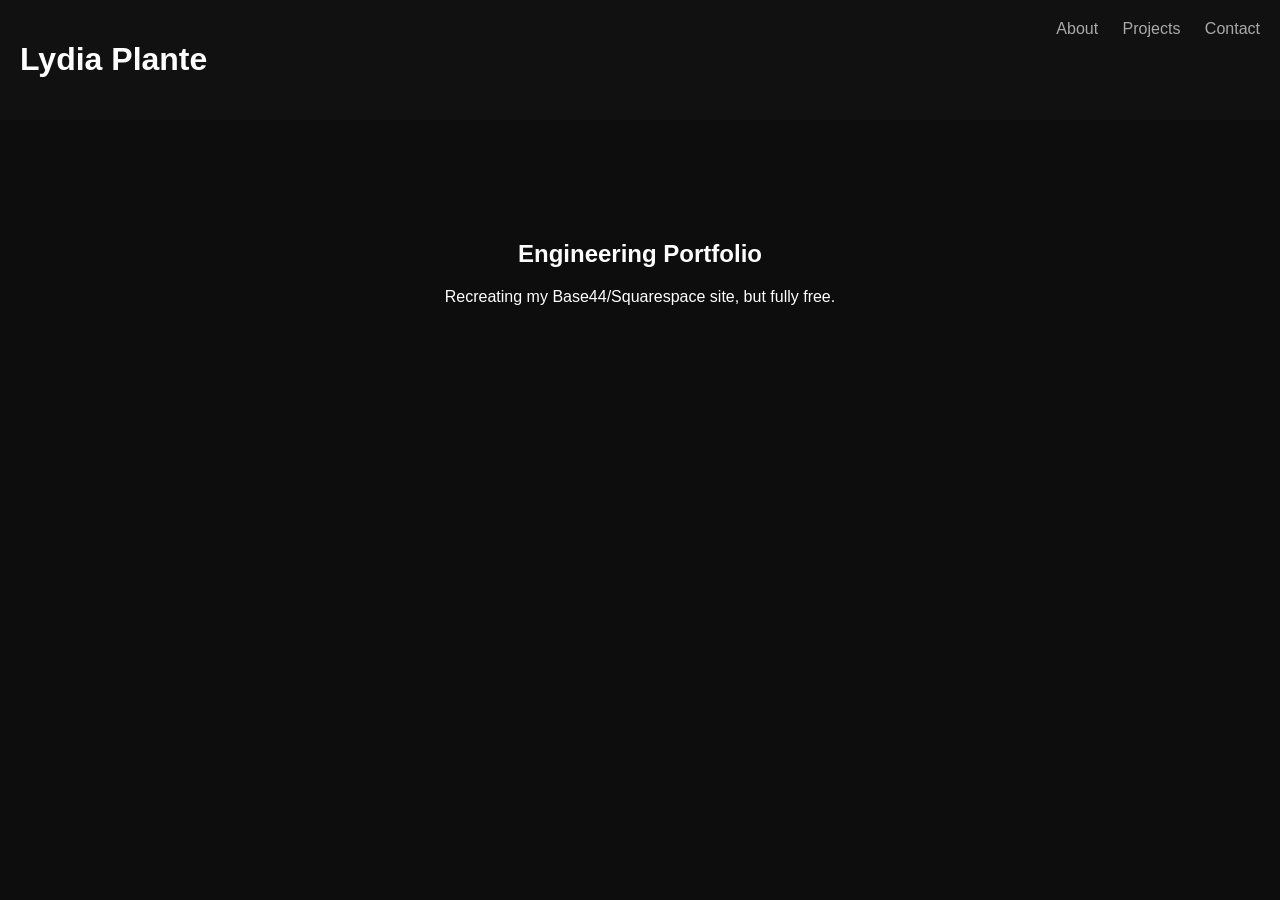
==== index.html @ 3ff60aac "Test 1 Basic layouts produced by copilot of html, css, and js" ====
<!DOCTYPE html>
<html lang="en">
<head>
  <meta charset="UTF-8">
  <title>Lydia Plante – Portfolio</title>
  <link rel="stylesheet" href="style.css">
</head>
<body>

  <header>
    <h1>Lydia Plante</h1>
    <nav>
      <a href="#about">About</a>
      <a href="#projects">Projects</a>
      <a href="#contact">Contact</a>
    </nav>
  </header>

  <section id="hero">
    <h2>Engineering Portfolio</h2>
    <p>Recreating my Base44/Squarespace site, but fully free.</p>
  </section>

  <script src="script.js"></script>
</body>
</html>
---- style.css ----
body {
  margin: 0;
  font-family: sans-serif;
  background: #0d0d0d;
  color: white;
}

header {
  display: flex;
  justify-content: space-between;
  padding: 20px;
  background: #111;
}

nav a {
  margin-left: 20px;
  color: #aaa;
  text-decoration: none;
}

#hero {
  padding: 100px;
  text-align: center;
}
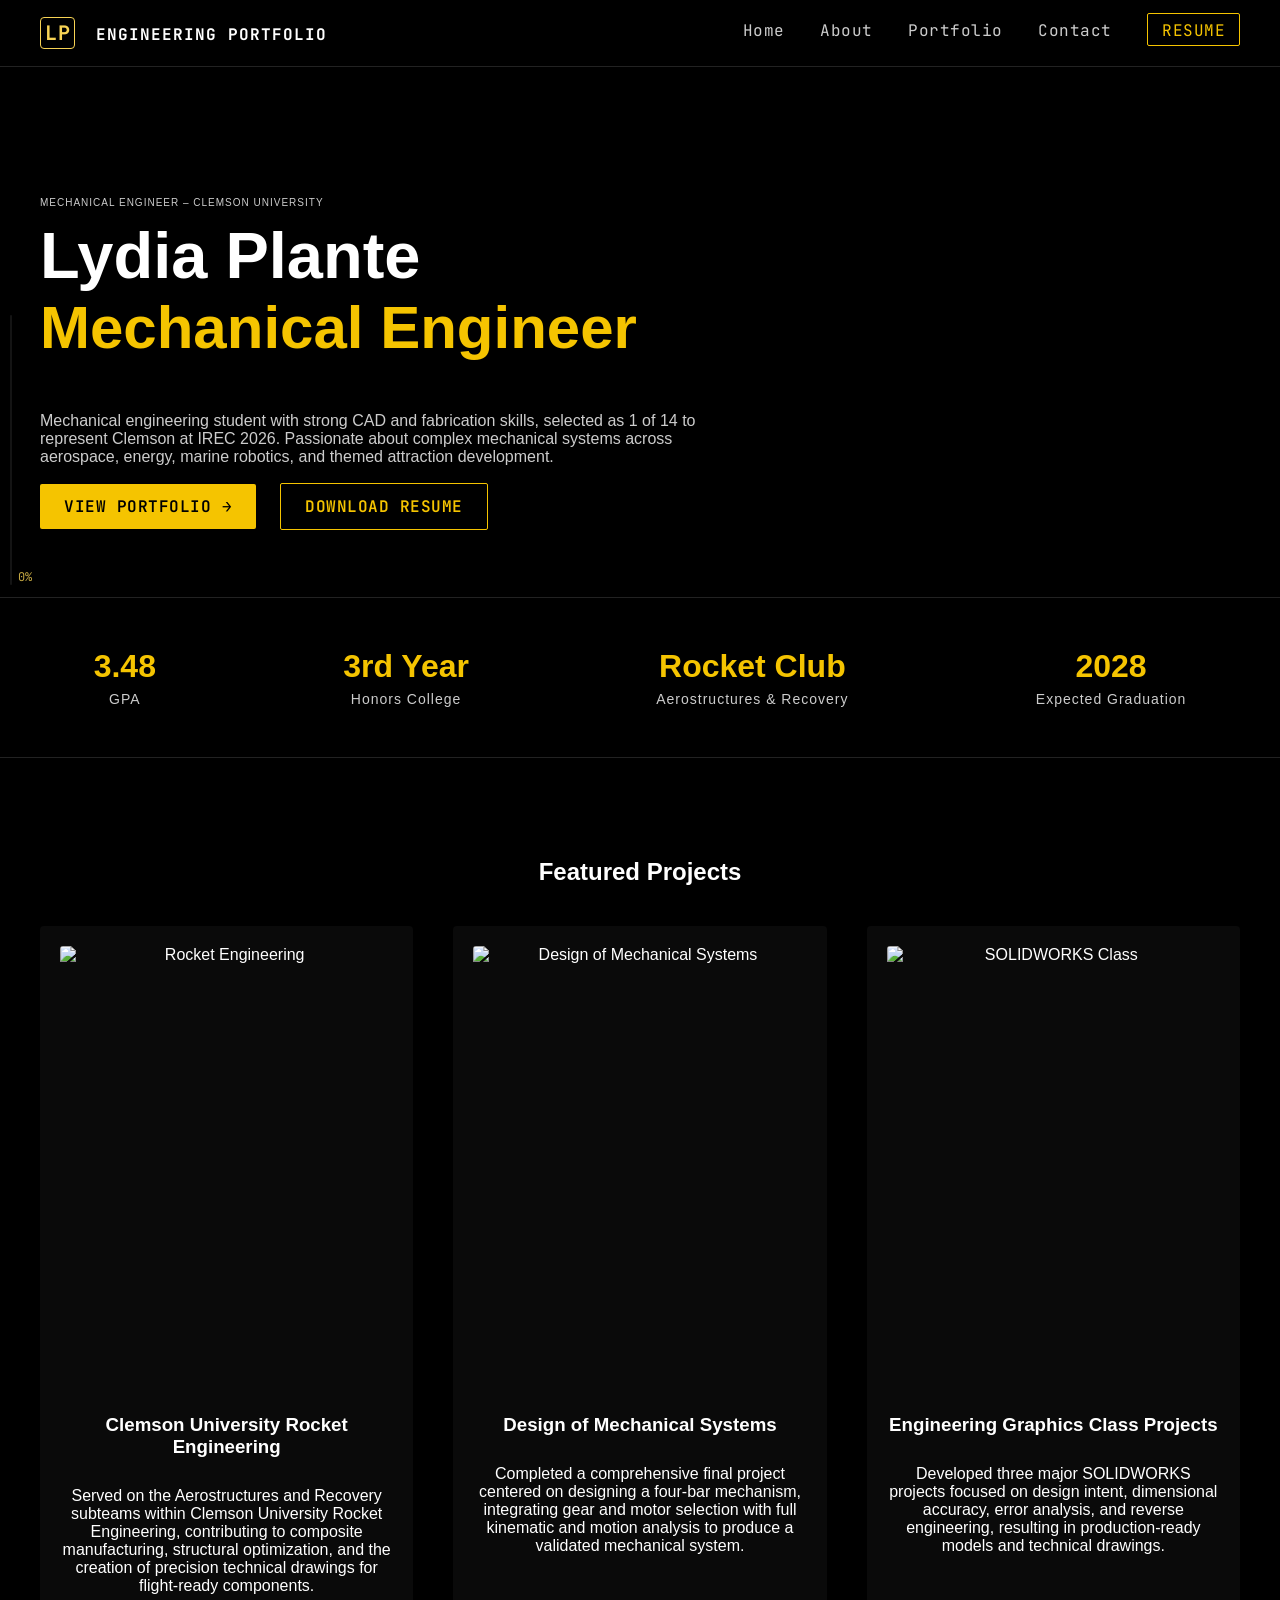
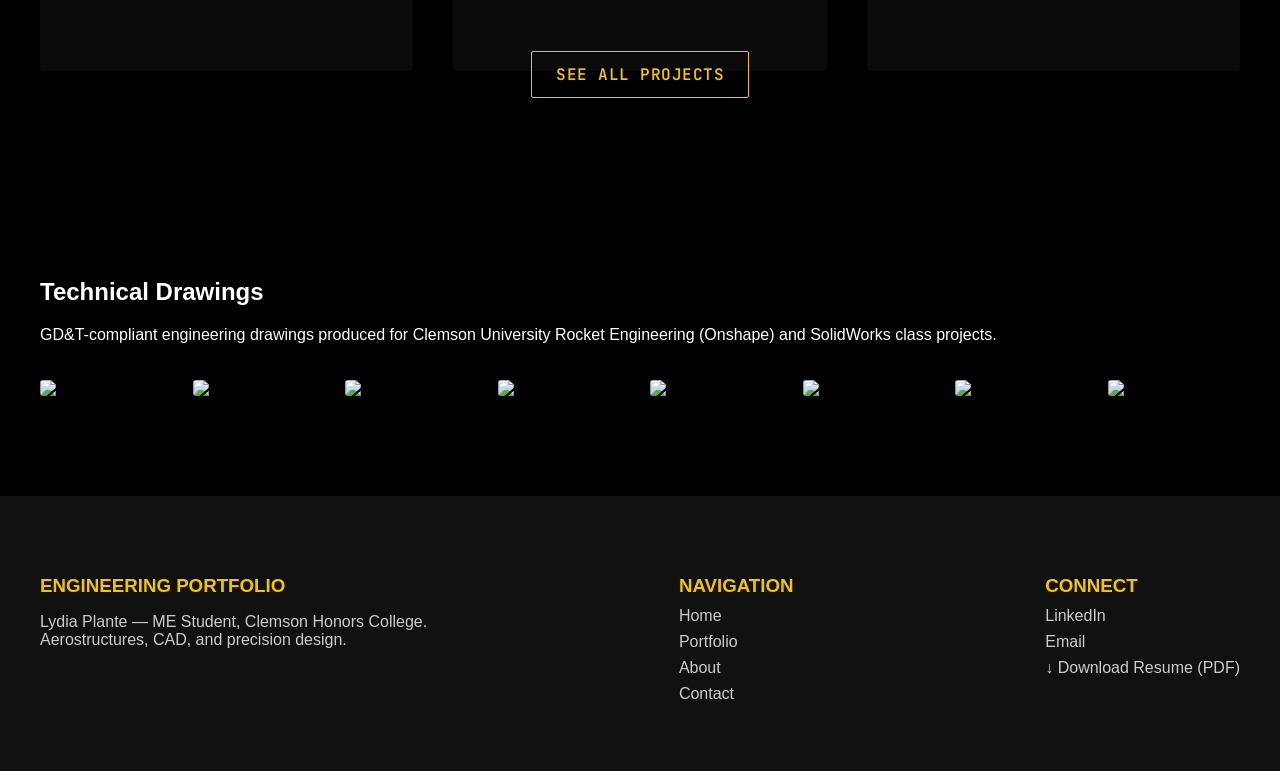
==== commit 6020cf3d: "Portfolio Website Iteration 1" ====
--- a/index.html
+++ b/index.html
@@ -2,25 +2,187 @@
 <html lang="en">
 <head>
   <meta charset="UTF-8">
-  <title>Lydia Plante – Portfolio</title>
+  <title>Lydia Plante – Engineering Portfolio</title>
+  <link href="https://fonts.googleapis.com/css2?family=JetBrains+Mono:wght@400;500;700&display=swap" rel="stylesheet">
   <link rel="stylesheet" href="style.css">
 </head>
+
 <body>
+<div id="v-progress-container">
+  <div id="v-progress-bar"></div>
+  <div id="v-progress-label">0%</div>
+</div>
 
-  <header>
-    <h1>Lydia Plante</h1>
-    <nav>
-      <a href="#about">About</a>
-      <a href="#projects">Projects</a>
-      <a href="#contact">Contact</a>
-    </nav>
+
+  <!-- HEADER / NAV -->
+  <header class="nav">
+  <div class="nav-left">
+  <span class="lp-logo">LP</span> ENGINEERING PORTFOLIO
+</div>
+    <nav class="nav-right">
+  <a class="nav-link" href="index.html">Home</a>
+  <a class="nav-link" href="about.html">About</a>
+  <a class="nav-link" href="portfolio.html">Portfolio</a>
+  <a class="nav-link" href="contact.html">Contact</a>
+  <a class="resume-btn" href="LP ENGR Resume 6_23_26.pdf">RESUME</a>
+</nav>
   </header>
 
-  <section id="hero">
-    <h2>Engineering Portfolio</h2>
-    <p>Recreating my Base44/Squarespace site, but fully free.</p>
+  <!-- HERO SECTION -->
+  <section class="hero">
+    <p class="subheading">MECHANICAL ENGINEER – CLEMSON UNIVERSITY</p>
+    <h1 class="name">Lydia Plante</h1>
+    <h2 class="title">Mechanical Engineer</h2>
+
+    <p class="description">
+      Mechanical engineering student with strong CAD and fabrication skills, selected as 1 of 14 to represent Clemson at IREC 2026. Passionate about complex mechanical systems across aerospace, energy, marine robotics, and themed attraction development.
+    </p>
+
+    <div class="hero-buttons">
+      <a class="btn-primary" href="portfolio.html">VIEW PORTFOLIO →</a>
+      <a class="btn-outline" href="LP ENGR Resume 6_23_26.pdf">DOWNLOAD RESUME</a>
+    </div>
   </section>
 
-  <script src="script.js"></script>
+  <!-- STATS ROW -->
+  <section class="stats">
+  <div class="stat-item">
+    <div class="stat-value">3.48</div>
+    <div class="stat-label">GPA</div>
+  </div>
+
+  <div class="stat-item">
+    <div class="stat-value">3rd Year</div>
+    <div class="stat-label">Honors College</div>
+  </div>
+
+  <div class="stat-item">
+    <div class="stat-value">Rocket Club</div>
+    <div class="stat-label">Aerostructures & Recovery</div>
+  </div>
+
+  <div class="stat-item">
+    <div class="stat-value">2028</div>
+    <div class="stat-label">Expected Graduation</div>
+  </div>
+</section>
+
+  <!-- FEATURED PROJECTS -->
+  <section class="featured-projects" id="portfolio">
+    <h2>Featured Projects</h2>
+
+    <div class="project-grid">
+      <div class="project-card">
+        <img src="testlaunch.jpg" alt="Rocket Engineering">
+        <h3>Clemson University Rocket Engineering</h3>
+        <p>Served on the Aerostructures and Recovery subteams within Clemson University Rocket Engineering, contributing to composite manufacturing, structural optimization, and the creation of precision technical drawings for flight‑ready components.
+        </p>
+      </div>
+
+      <div class="project-card">
+        <img src="mechsystemhopebetter.png" alt="Design of Mechanical Systems">
+        <h3>Design of Mechanical Systems</h3>
+        <p>Completed a comprehensive final project centered on designing a four‑bar mechanism, integrating gear and motor selection with full kinematic and motion analysis to produce a validated mechanical system.
+        </p>
+      </div>
+
+      <div class="project-card">
+        <img src="Solidworks Table.png" alt="SOLIDWORKS Class">
+        <h3>Engineering Graphics Class Projects</h3>
+        <p>Developed three major SOLIDWORKS projects focused on design intent, dimensional accuracy, error analysis, and reverse engineering, resulting in production‑ready models and technical drawings.
+        </p>
+      </div>
+    </div>
+
+    <a class="btn-outline see-all" href="portfolio.html">SEE ALL PROJECTS</a>
+
+  </section>
+
+  <!-- TECHNICAL DRAWINGS -->
+  <section class="technical-drawings">
+    <h2>Technical Drawings</h2>
+    <p>
+      GD&T-compliant engineering drawings produced for Clemson University Rocket Engineering (Onshape) and
+      SolidWorks class projects.
+    </p>
+
+<div class="drawing-carousel">
+  <img src="Eyebolt.png">
+  <img src="Fin 1-8 Thickness.png">
+  <img src="lmplant-P2-assembly-drawing.jpg">
+  <img src="Main_Middle_Bulkhead.png">
+  <img src="Motor Centering Ring.png">
+  <img src="Plate BlueRaven.png">
+  <img src="flangenut.png">
+  <img src="Plate Featherweight.png">
+</div>
+
+  </section>
+
+  <!-- FOOTER -->
+<footer class="footer">
+  <div class="footer-column">
+    <h3>ENGINEERING PORTFOLIO</h3>
+    <p>
+      Lydia Plante — ME Student, Clemson Honors College.<br>
+      Aerostructures, CAD, and precision design.
+    </p>
+  </div>
+
+  <div class="footer-column">
+    <h3>NAVIGATION</h3>
+    <a href="index.html">Home</a>
+    <a href="portfolio.html">Portfolio</a>
+    <a href="about.html">About</a>
+    <a href="contact.html">Contact</a>
+  </div>
+
+  <div class="footer-column">
+    <h3>CONNECT</h3>
+    <a href="https://www.linkedin.com/in/lydiaplante/" target="_blank">LinkedIn</a>
+    <a href="mailto:lydia.plante@gmail.com">Email</a>
+    <a href="LP ENGR Resume 6_23_26.pdf" target="_blank">↓ Download Resume (PDF)</a>
+  </div>
+</footer>
+
+<div id="scroll-top-btn">↑</div>
+
+<!-- Scroll Progress Bar Animation -->
+<script>
+  window.addEventListener("scroll", () => {
+    const scrollTop = window.scrollY;
+    const docHeight = document.body.scrollHeight - window.innerHeight;
+    const progress = scrollTop / docHeight;
+
+    const bar = document.getElementById("v-progress-bar");
+    const label = document.getElementById("v-progress-label");
+
+    const percent = Math.round(progress * 100);
+
+    bar.style.height = percent + "%";
+    label.style.bottom = percent + "%";
+    label.textContent = percent + "%";
+  });
+</script>
+
+<script>
+  const scrollBtn = document.getElementById("scroll-top-btn");
+
+  window.addEventListener("scroll", () => {
+    if (window.scrollY > 300) {
+      scrollBtn.classList.add("visible");
+    } else {
+      scrollBtn.classList.remove("visible");
+    }
+  });
+
+  scrollBtn.addEventListener("click", () => {
+    window.scrollTo({
+      top: 0,
+      behavior: "smooth"
+    });
+  });
+</script>
+
 </body>
 </html>
--- a/style.css
+++ b/style.css
@@ -1,24 +1,1053 @@
+/* GLOBAL */
 body {
   margin: 0;
-  font-family: sans-serif;
-  background: #0d0d0d;
+  font-family: Arial, sans-serif;
+  background: #000;
   color: white;
 }
 
-header {
+a {
+  text-decoration: none;
+  color: white;
+}
+
+/* NAVIGATION */
+.nav {
   display: flex;
   justify-content: space-between;
+  padding: 20px 40px;
+  background: #000;
+  border-bottom: 1px solid #222;
+}
+
+.nav-left {
+  font-weight: bold;
+  letter-spacing: 1px;
+}
+
+.nav-right a {
+  margin-left: 25px;
+  color: #ccc;
+  position: relative;
+  padding-bottom: 4px;
+}
+
+#scroll-progress {
+  position: fixed;
+  top: 0;
+  left: 0;
+  height: 5px;
+  width: 0%;
+  background: #f7d354;
+  z-index: 9999;
+  transition: width 0.1s ease-out;
+  font-family: "Inter", sans-serif;
+}
+
+.scroll-animate {
+  opacity: 0;
+  transform: translateY(40px);
+  transition: opacity 0.6s ease-out, transform 0.6s ease-out;
+}
+
+.scroll-animate.visible {
+  opacity: 1;
+  transform: translateY(0);
+}
+
+
+/* Normal nav links (Home, About, etc.) */
+.nav-link::after {
+  content: "";
+  position: absolute;
+  left: 0;
+  bottom: 0;
+  width: 0%;
+  height: 2px;
+  background: white;
+  transition: width 0.25s ease;
+}
+
+.nav-link:hover::after {
+  width: 100%;
+}
+
+/* RESUME BUTTON */
+.resume-btn {
+  border: 1px solid #f5c400;
+  padding: 6px 14px;
+  border-radius: 2px;
+  color: #f5c400 !important;
+  transition: 0.25s ease;
+}
+
+.resume-btn:hover {
+  background: #f5c400;
+  color: black !important;
+}
+
+/* HERO */
+.hero {
+  text-align: left;
+  padding: 120px 40px 80px;
+}
+
+.subheading {
+  color: #ccc;
+  letter-spacing: 1px;
+  font-size: 10px;
+}
+
+.name {
+  font-size: 65px;
+  margin: 10px 0;
+}
+
+.title {
+  font-size: 60px;
+  color: #f5c400;
+  margin-top: -10px;
+}
+
+.description {
+  max-width: 700px;
+  color: #ccc;
+  text-align: left;
+}
+
+.hero-buttons {
+  margin-top: 30px;
+}
+
+.btn-primary {
+  background: #f5c400;
+  padding: 12px 24px;
+  border-radius: 2px;
+  color: black;
+  margin-right: 20px;
+}
+
+.btn-primary:hover {
+  background: #c09900;
+}
+
+.btn-outline {
+  border: 1px solid #f5c400;
+  padding: 12px 24px;
+  border-radius: 2px;
+  color: #f5c400;
+}
+
+.btn-outline:hover {
+  background: #f5c400;
+  color: black !important;
+}
+
+/* STATS */
+.stats {
+  display: flex;
+  justify-content: space-around;
+  padding: 50px 0;
+  background: #000;
+  border-top: 1px solid #222;
+  border-bottom: 1px solid #222;
+}
+
+.stat-item {
+  text-align: center;
+}
+
+.stat-value {
+  font-size: 32px;
+  font-weight: bold;
+  color: #f5c400;
+}
+
+.stat-label {
+  font-size: 14px;
+  color: #ccc;
+  margin-top: 6px;
+  letter-spacing: 1px;
+}
+
+/* FEATURED PROJECTS */
+.featured-projects {
+  padding: 80px 40px;
+  text-align: center;
+}
+
+.project-grid {
+  display: grid;
+  grid-template-columns: repeat(auto-fit,minmax(300px, 1fr));
+  gap: 40px;
+  margin-top: 40px;
+}
+
+.project-card {
+  display: flex;
+  flex-direction: column;
+  height: 100%;
+  background: #0a0a0a;
   padding: 20px;
+  border-radius: 4px;
+}
+
+.project-card img {
+  width: 100%;
+  height: 450px;
+  object-fit: cover;
+  border-radius: 3px;
+}
+
+.project-card p {
+  margin-top: 10px;
+}
+
+.see-all {
+  display: inline-block;
+  margin-top: 20px;
+  border-color: #f5c400;
+  color: #f5c400;
+}
+
+.see-all:hover {
+  background: #f5c400;
+  color: black !important;
+}
+
+/* TECHNICAL DRAWINGS */
+.technical-drawings {
+  padding: 80px 40px;
+  text-align: left;
+}
+
+.drawing-carousel {
+  display: flex;
+  overflow-x: auto;
+  gap: 20px;
+  padding: 20px 0;
+  scroll-snap-type: x mandatory;
+}
+
+.drawing-carousel img {
+  width: 300px;
+  border-radius: 3px;
+  scroll-snap-align: start;
+}
+
+
+/* FOOTER */
+.footer {
+  display: flex;
+  justify-content: space-between;
+  padding: 40px;
   background: #111;
-}
-
-nav a {
-  margin-left: 20px;
-  color: #aaa;
+  color: #ccc;
+}
+
+.footer-right a {
+  display: block;
+  margin-bottom: 8px;
+  color: #ccc;
+}
+
+/* ABOUT SECTION */
+.about {
+  padding: 80px 40px;
+  max-width: 900px;
+  text-align: left;
+}
+
+.about h2 {
+  color: #f5c400;
+  font-size: 40px;
+  margin-bottom: 20px;
+  text-align: left;
+}
+
+.about p {
+  color: #ccc;
+  line-height: 1.6;
+  margin-bottom: 20px;
+  text-align: left;
+}
+
+.about-resume-btn {
+  display: inline-block;
+  margin-top: 20px;
+  padding: 12px 24px;
+  border: 1px solid #f5c400;
+  background: #f5c400;
+  color: black;
+  border-radius: 4px;
+  font-family: "Courier New", monospace;
+  letter-spacing: 1px;
+  transition: 0.25s ease;
+}
+
+.about-resume-btn:hover {
+  background: #c09900;
+  color: black;
+}
+
+/* COURSEWORK + SKILLS SECTION */
+.coursework-skills {
+  display: grid;
+  grid-template-columns: repeat(2, 1fr);
+  gap: 40px;
+  padding: 60px 40px;
+}
+
+.info-box {
+  border: 1px solid #333;
+  padding: 30px;
+  border-radius: 6px;
+  background: #0a0a0a;
+}
+
+.info-box h3 {
+  color: #f5c400;
+  margin-bottom: 20px;
+  font-size: 22px;
+  letter-spacing: 1px;
+}
+
+.info-box ul {
+  list-style: none;
+  padding: 0;
+  margin: 0;
+}
+
+.info-box li {
+  color: #ccc;
+  margin-bottom: 10px;
+  font-size: 16px;
+  display: flex;
+  gap: 10px;
+  align-items: center;
+  font-family: "JetBrains Mono", monospace;
+}
+
+.info-box li span {
+  color: #f5c400;
+  font-weight: bold;
+  width: 30px;
+  display: inline-block;
+}
+
+.two-col {
+  columns: 2;
+  -webkit-columns: 2;
+  -moz-columns: 2;
+}
+
+.two-col li {
+  break-inside: avoid;
+  padding-right: 20px;
+}
+
+/* OUTSIDE OF ENGINEERING SECTION */
+.outside-engineering {
+  padding: 60px 40px;
+}
+
+.outside-grid {
+  display: grid;
+  grid-template-columns: 2fr 1fr;
+  gap: 40px;
+  align-items: start;
+}
+
+.outside-images {
+  display: grid;
+  grid-template-columns: 1fr 1fr;
+  gap: 20px;
+}
+
+.outside-images img {
+  width: 100%;
+  height: 260px;
+  object-fit: cover;
+  border-radius: 6px;
+}
+
+.outside-text h3 {
+  color: #f5c400;
+  font-size: 26px;
+  margin-bottom: 15px;
+}
+
+.outside-text p {
+  color: #ccc;
+  line-height: 1.6;
+  font-size: 16px;
+}
+
+/* MOBILE RESPONSIVE */
+@media (max-width: 900px) {
+  .outside-grid {
+    grid-template-columns: 1fr;
+  }
+
+  .outside-images {
+    grid-template-columns: 1fr 1fr;
+  }
+}
+
+@media (max-width: 600px) {
+  .outside-images {
+    grid-template-columns: 1fr;
+  }
+}
+
+/* MOBILE RESPONSIVE */
+@media (max-width: 800px) {
+  .coursework-skills {
+    grid-template-columns: 1fr;
+  }
+}
+
+/* IMAGE GRID */
+.image-grid-section {
+  padding: 60px 40px;
+  text-align: center;
+}
+
+.image-grid {
+  display: grid;
+  grid-template-columns: repeat(4, 1fr);
+  gap: 40px;
+}
+
+.image-grid img {
+  width: 100%;
+  height: 300px;
+  object-fit: cover;
+  border-radius: 3px;
+}
+
+/* COLLABORATION CALL-TO-ACTION */
+.collab-cta {
+  padding: 80px 40px;
+}
+
+.collab-box {
+  border: 1px solid #51440d;
+  padding: 40px 50px;
+  text-align: left;
+  max-width: 1200px;
+  margin: auto;
+  width: 90%;
+  border-radius: 6px;
+  background: #1c1a12;
+}
+
+.collab-box h3 {
+  color: #f5c400;
+  font-size: 28px;
+  margin-bottom: 15px;
+}
+
+.collab-box p {
+  color: #ccc;
+  font-size: 17px;
+  margin-bottom: 25px;
+  line-height: 1.6;
+}
+
+.collab-btn {
+  display: inline-block;
+  padding: 12px 28px;
+  background: #f5c400;
+  color: black;
+  border-radius: 4px;
+  font-family: "Courier New", monospace;
+  letter-spacing: 1px;
+  transition: 0.25s ease;
+}
+
+.collab-btn:hover {
+  background: transparent;
+  color: #f5c400;
+  border: 1px solid #f5c400;
+}
+
+/* FOOTER */
+.footer {
+  display: flex;
+  justify-content: space-between;
+  padding: 60px 40px;
+  background: #111;
+  color: #ccc;
+}
+
+.footer-column h3 {
+  color: #f5c400;
+  margin-bottom: 10px;
+}
+
+.footer-column a {
+  display: block;
+  color: #ccc;
+  margin-bottom: 8px;
+  transition: 0.2s;
+}
+
+.footer-column a:hover {
+  color: #f5c400;
+}
+
+/* CONTACT PAGE */
+.contact-section {
+  padding: 80px 40px;
+  display: grid;
+  grid-template-columns: 1.2fr 1fr;
+  gap: 60px;
+  align-items: start;
+}
+
+.contact-left h2 {
+  color: #f5c400;
+  font-size: 36px;
+  margin-bottom: 10px;
+}
+
+.contact-left p {
+  color: #ccc;
+  margin-bottom: 30px;
+  line-height: 1.6;
+}
+
+.contact-form {
+  display: flex;
+  flex-direction: column;
+  gap: 15px;
+}
+
+.contact-form label {
+  color: #f5c400;
+  font-size: 14px;
+  letter-spacing: 1px;
+}
+
+.contact-form input,
+.contact-form textarea {
+  background: #111;
+  border: 1px solid #333;
+  padding: 12px;
+  color: #ccc;
+  border-radius: 4px;
+  font-size: 15px;
+  font-family: "JetBrains Mono", monospace;
+}
+
+.contact-form textarea {
+  height: 140px;
+  resize: vertical;
+}
+
+.contact-btn {
+  margin-top: 10px;
+  padding: 12px 24px;
+  background: #f5c400;
+  color: black;
+  border-radius: 4px;
+  font-family: "Courier New", monospace;
+  letter-spacing: 1px;
+  transition: 0.25s ease;
+  border: none;
+  cursor: pointer;
+}
+
+.contact-btn:hover {
+  background: transparent;
+  color: #f5c400;
+  border: 1px solid #f5c400;
+}
+
+.contact-right img {
+  width: 520px;
+  height: 700px;
+  border-radius: 3px;
+  object-fit: cover;
+}
+
+/* RESPONSIVE */
+@media (max-width: 900px) {
+  .contact-section {
+    grid-template-columns: 1fr;
+  }
+}
+
+/* PROJECTS LANDING */
+.projects-landing {
+  padding: 80px 40px;
+  text-align: left;
+}
+
+.projects-landing h1 {
+  color: #f5c400;
+  font-size: 42px;
+  margin-bottom: 10px;
+  text-align: left;
+}
+
+.projects-subtext {
+  color: #ccc;
+  max-width: 700px;
+  margin: 20px auto 50px 0;
+  line-height: 1.6;
+  text-align: left;
+}
+
+/* GRID */
+.projects-grid {
+  display: grid;
+  grid-template-columns: repeat(auto-fit, minmax(350px, 1fr));
+  gap: 40px;
+}
+
+/* PROJECT TILE */
+.project-tile {
+  position: relative;
+  overflow: hidden;
+  border-radius: 8px;
+  display: block;
+}
+
+.project-tile img {
+  width: 100%;
+  max-width: 450px;
+  height: 500px;
+  object-fit: cover;
+  filter: brightness(60%);
+  transition: 0.3s ease;
+}
+
+/* OVERLAY TEXT */
+.project-overlay {
+  position: absolute;
+  bottom: 0;
+  left: 0;
+  width: 100%;
+  padding: 20px;
+  background: linear-gradient(to top, rgba(0,0,0,0.7), transparent);
+  color: white;
+  transition: 0.3s ease;
+}
+
+.project-overlay h3 {
+  margin: 0;
+  font-size: 22px;
+  color: #f5c400;
+}
+
+.project-overlay p {
+  margin: 5px 0 0 0;
+  color: #ccc;
+}
+
+/* HOVER EFFECT */
+.project-tile:hover img {
+  filter: brightness(100%);
+}
+
+.project-tile:hover .project-overlay {
+  opacity: 0;
+}
+
+/* IN PROGRESS PAGE */
+.in-progress {
+  padding: 120px 40px;
+  text-align: center;
+  max-width: 800px;
+  margin: auto;
+}
+
+.in-progress h1 {
+  color: #f5c400;
+  font-size: 42px;
+  margin-bottom: 20px;
+}
+
+.in-progress p {
+  color: #ccc;
+  font-size: 18px;
+  line-height: 1.6;
+  margin-bottom: 40px;
+}
+
+.back-btn {
+  display: inline-block;
+  padding: 12px 24px;
+  background: #f5c400;
+  color: black;
+  border-radius: 4px;
+  font-family: "Courier New", monospace;
+  letter-spacing: 1px;
+  transition: 0.25s ease;
+}
+
+.back-btn:hover {
+  background: transparent;
+  color: #f5c400;
+  border: 1px solid #f5c400;
+}
+
+/* PROJECT PAGE HEADER */
+.project-header {
+  text-align: center;
+  padding: 60px 40px 20px 40px;
+}
+
+.project-header h1 {
+  color: #f5c400;
+  font-size: 40px;   /* larger title */
+  font-weight: 700;
+  letter-spacing: 1px;
+  text-align: left;
+  margin: 0;
+}
+
+/* HERO */
+.project-hero img {
+  width: 100%;
+  height: 450px;
+  object-fit: cover;
+}
+
+/* CONTENT */
+.project-content {
+  padding: 60px 40px;
+  max-width: 900px;
+  margin: auto;
+}
+
+.project-content h1 {
+  color: #f5c400;
+  font-size: 40px;
+  margin-bottom: 30px;
+}
+
+.project-section {
+  margin-bottom: 30px;
+}
+
+.project-section h3 {
+  color: #f5c400;
+  margin-bottom: 10px;
+}
+
+.project-section p {
+  color: #ccc;
+  line-height: 1.6;
+}
+
+.report-btn {
+  display: inline-block;
+  margin: 20px 0 40px 0;
+  padding: 10px 20px;
+  border: 1px solid #f5c400;
+  color: #f5c400;
+  border-radius: 4px;
+  transition: 0.25s ease;
+}
+
+.report-btn:hover {
+  background: #f5c400;
+  color: black;
+}
+
+/* TOOLS & MATERIALS */
+.project-lists {
+  display: grid;
+  grid-template-columns: 1fr 1fr;
+  gap: 40px;
+  margin-top: 40px;
+}
+
+.project-lists h3 {
+  color: #f5c400;
+  margin-bottom: 10px;
+}
+
+.project-lists ul {
+  list-style: none;
+  padding: 0;
+}
+
+.project-lists li {
+  color: #ccc;
+  margin-bottom: 8px;
+}
+
+/* GALLERY */
+.project-gallery {
+  padding: 60px 40px;
+  display: grid;
+  grid-template-columns: repeat(auto-fit, minmax(280px, 1fr));
+  gap: 20px;
+}
+
+.project-gallery img {
+  width: 100%;
+  height: 260px;
+  object-fit: cover;
+  border-radius: 6px;
+}
+
+/* BACK BUTTON */
+.back-container {
+  text-align: center;
+  padding-bottom: 60px;
+}
+
+.back-btn {
+  display: inline-block;
+  padding: 12px 24px;
+  background: #f5c400;
+  color: black;
+  border-radius: 4px;
+  font-family: "Courier New", monospace;
+  letter-spacing: 1px;
+  transition: 0.25s ease;
+}
+
+.back-btn:hover {
+  background: transparent;
+  color: #f5c400;
+  border: 1px solid #f5c400;
+}
+/* SPLIT LAYOUT */
+.project-split {
+  display: grid;
+  grid-template-columns: 1.1fr 1fr;
+  gap: 50px;
+  padding: 20px 40px;
+  align-items: start;
+}
+
+.project-split-left img {
+  width: 100%;
+  height: auto;
+  border-radius: 6px;
+  object-fit: cover;
+}
+
+.project-split-right h1 {
+  color: #f5c400;
+  font-size: 36px;
+  margin-bottom: 25px;
+}
+
+.project-split-right .project-section {
+  margin-bottom: 25px;
+}
+
+.project-split-right h3 {
+  color: #f5c400;
+  margin-bottom: 8px;
+}
+
+.project-split-right p {
+  color: #ccc;
+  line-height: 1.6;
+}
+
+/* REPORT LINK */
+.report-link {
+  color: #f5c400;
+  font-size: 16px;
+  font-weight: 500;
   text-decoration: none;
-}
-
-#hero {
-  padding: 100px;
+  display: inline-block;
+  margin: 10px 0 30px 0;
+  transition: 0.25s ease;
+}
+
+.report-link:hover {
+  color: #fff;
+  text-decoration: underline;
+}
+
+.full-width {
+  width: 100%;
+  max-width: 100%;
+}
+
+.bottom-row {
+  display: flex;
+  flex-direction: row;
+  justify-content: space-between;
+  align-items: stretch;
+  width: 100% !important;
+  max-width: none !important;
+  gap: 30px;
+  grid-column: 1 / -1; /* span full width */
+}
+
+.bottom-box {
+  flex: 1 1 0;
+  width: 100%;
+  background: #111;
+  padding: 20px;
+  border-radius: 8px;
+  border: 1px solid #333;
+  justify-content: flex-start;
+}
+
+.bottom-box h4 {
+  color: #f7d354;
+  margin-bottom: 8px;
+}
+
+.bottom-box p {
+  margin: 0;
+}
+
+
+.integration-image {
+  width: 100%;
   text-align: center;
-}
+  margin: 40px 0;
+}
+
+.integration-image img {
+  width: 100%;
+  height: auto;
+  display: block;
+  border-radius: 6px;
+}
+
+.integration-image p {
+  margin-top: 0px;
+  font-size: 16px;
+  color: #ccc;
+}
+
+
+/* RESPONSIVE */
+@media (max-width: 900px) {
+  .project-split {
+    grid-template-columns: 1fr;
+  }
+}
+
+/* Scroll Progress */
+/* Vertical Progress Bar Container */
+#v-progress-container {
+  position: fixed;
+  top: 50%;
+  left: 10px;
+  transform: translateY(-50%);
+  width: 2px;
+  height: 30vh;
+  background: rgba(255, 255, 255, 0.08);
+  border-radius: 2px;
+  z-index: 9999;
+}
+
+/* The actual progress bar */
+#v-progress-bar {
+  position: absolute;
+  bottom: 0;
+  width: 100%;
+  height: 0%;
+  background: #f7d354;
+  border-radius: 2px;
+  transition: height 0.1s ease-out;
+}
+
+/* Percentage label */
+#v-progress-label {
+  position: absolute;
+  right: -20px;
+  bottom: 0;
+  font-size: 12px;
+  font-family: "JetBrains Mono", "Fira Code", monospace;
+  color: #f7d354;
+  opacity: 0.8;
+  transition: bottom 0.1s ease-out;
+}
+
+#scroll-top-btn {
+  position: fixed;
+  bottom: 40px;
+  left: 40px; /* left side to balance your vertical progress bar */
+  width: 38px;
+  height: 38px;
+  background: #f7d354;
+  color: #111;
+  border-radius: 50%;
+  display: flex;
+  justify-content: center;
+  align-items: center;
+  font-size: 20px;
+  font-weight: bold;
+  cursor: pointer;
+  opacity: 0;
+  pointer-events: none;
+  transition: opacity 0.25s ease-out, transform 0.25s ease-out;
+  z-index: 1000000;
+}
+
+#scroll-top-btn.visible {
+  opacity: 1;
+  pointer-events: auto;
+  transform: translateY(0);
+}
+
+#scroll-top-btn:hover {
+  transform: scale(1.1);
+}
+
+.lp-logo {
+  font-family: "Courier New", monospace;
+  font-weight: bold;
+  font-size: 20px;
+  color: #f7d354;
+  letter-spacing: 1px;
+  margin-right: 10px;
+  padding: 2px 4px;
+  border: 1px solid #f7d354;
+  border-radius: 4px;
+}
+
+
+/* NAVIGATION + BUTTON TYPOGRAPHY UPDATE */
+.nav,
+.nav a,
+.nav-link,
+.resume-btn,
+.btn-primary,
+.btn-outline,
+.about-resume-btn,
+.collab-btn,
+.contact-btn,
+.back-btn,
+.report-btn,
+.see-all,
+.lp-logo {
+font-family: "JetBrains Mono", monospace !important;
+  letter-spacing: 0.5px;
+}
+
+/* Optional: Make nav links slightly lighter for that clean UI feel */
+.nav-right a {
+  font-weight: 400;
+}
+
+/* Resume button + outline buttons should feel bold */
+.resume-btn,
+.btn-outline,
+.btn-primary,
+.collab-btn,
+.contact-btn,
+.back-btn,
+.about-resume-btn,
+.report-btn {
+  font-weight: 600;
+}
+
+
+
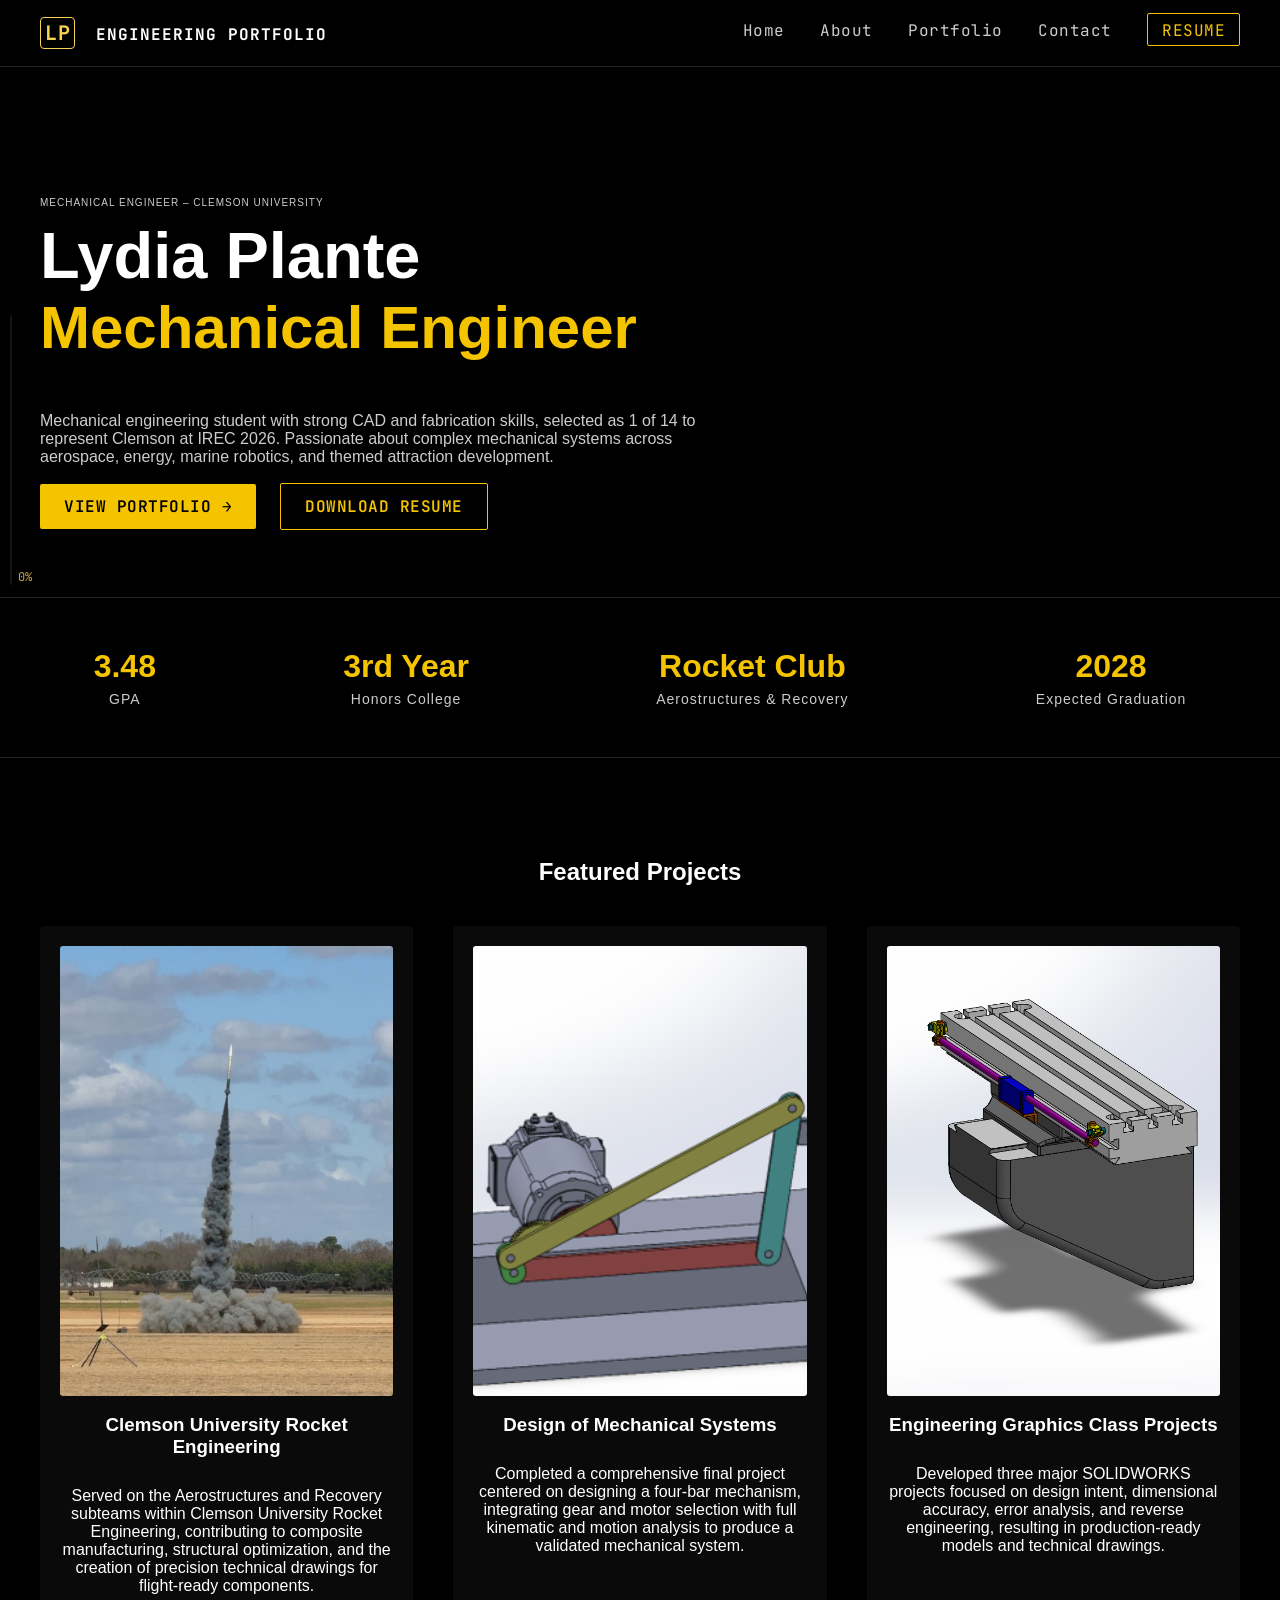
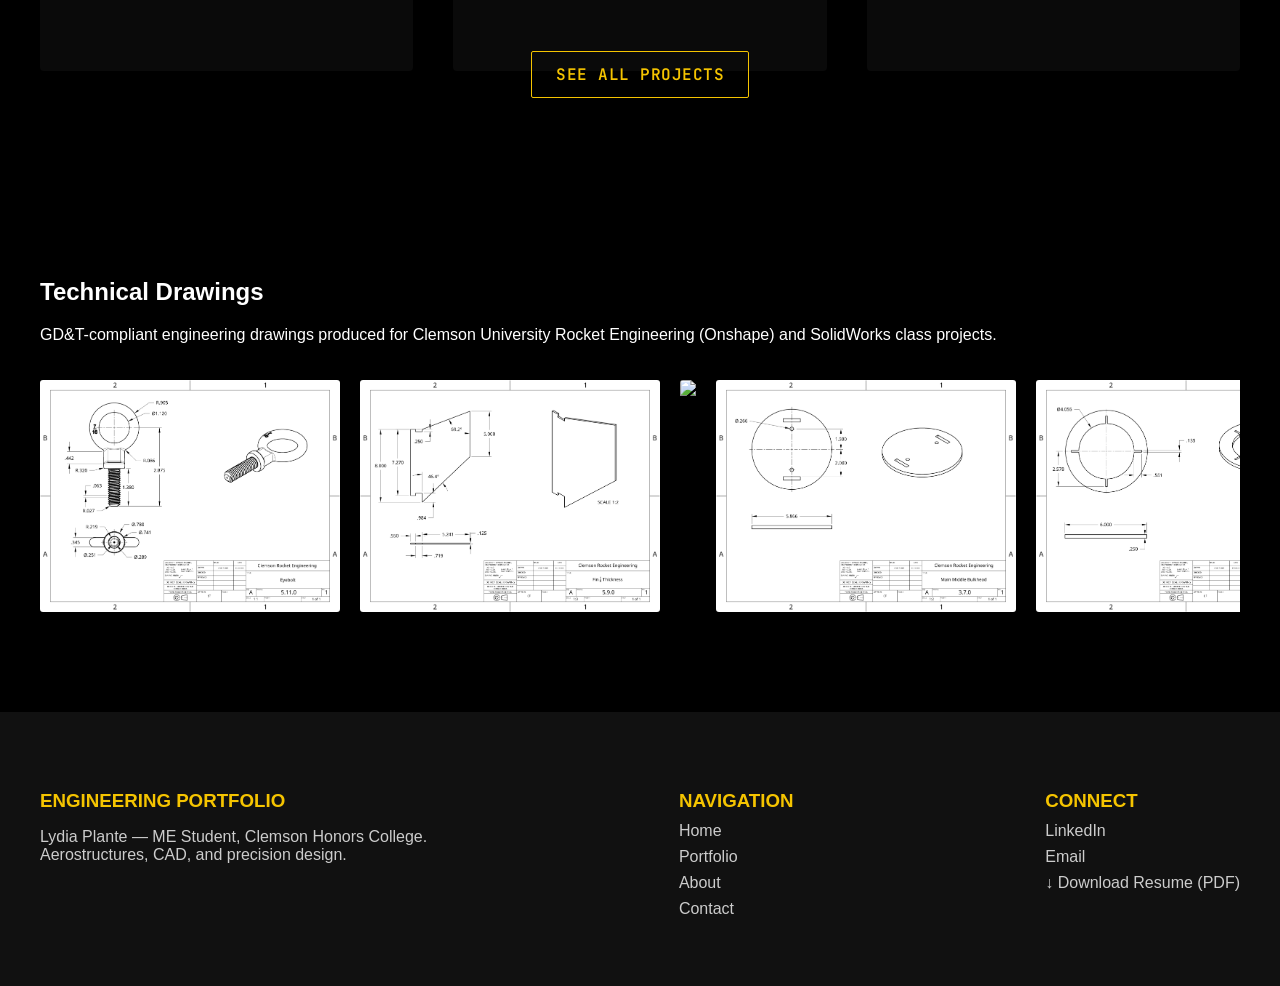
==== commit ac271ccd: "Image fix" ====
--- a/index.html
+++ b/index.html
@@ -73,21 +73,21 @@
 
     <div class="project-grid">
       <div class="project-card">
-        <img src="testlaunch.jpg" alt="Rocket Engineering">
+        <img src="Visuals/testlaunch.jpg" alt="Rocket Engineering">
         <h3>Clemson University Rocket Engineering</h3>
         <p>Served on the Aerostructures and Recovery subteams within Clemson University Rocket Engineering, contributing to composite manufacturing, structural optimization, and the creation of precision technical drawings for flight‑ready components.
         </p>
       </div>
 
       <div class="project-card">
-        <img src="mechsystemhopebetter.png" alt="Design of Mechanical Systems">
+        <img src="Visuals/mechsystemhopebetter.png" alt="Design of Mechanical Systems">
         <h3>Design of Mechanical Systems</h3>
         <p>Completed a comprehensive final project centered on designing a four‑bar mechanism, integrating gear and motor selection with full kinematic and motion analysis to produce a validated mechanical system.
         </p>
       </div>
 
       <div class="project-card">
-        <img src="Solidworks Table.png" alt="SOLIDWORKS Class">
+        <img src="Visuals/Solidworks Table.png" alt="SOLIDWORKS Class">
         <h3>Engineering Graphics Class Projects</h3>
         <p>Developed three major SOLIDWORKS projects focused on design intent, dimensional accuracy, error analysis, and reverse engineering, resulting in production‑ready models and technical drawings.
         </p>
@@ -107,14 +107,14 @@
     </p>
 
 <div class="drawing-carousel">
-  <img src="Eyebolt.png">
-  <img src="Fin 1-8 Thickness.png">
-  <img src="lmplant-P2-assembly-drawing.jpg">
-  <img src="Main_Middle_Bulkhead.png">
-  <img src="Motor Centering Ring.png">
-  <img src="Plate BlueRaven.png">
-  <img src="flangenut.png">
-  <img src="Plate Featherweight.png">
+  <img src="Visuals/Eyebolt.png">
+  <img src="Visuals/Fin 1-8 Thickness.png">
+  <img src="Visuals/lmplant-P2-assembly-drawing.jpg">
+  <img src="Visuals/Main_Middle_Bulkhead.png">
+  <img src="Visuals/Motor Centering Ring.png">
+  <img src="Visuals/Plate BlueRaven.png">
+  <img src="Visuals/flangenut.png">
+  <img src="Visuals/Plate Featherweight.png">
 </div>
 
   </section>
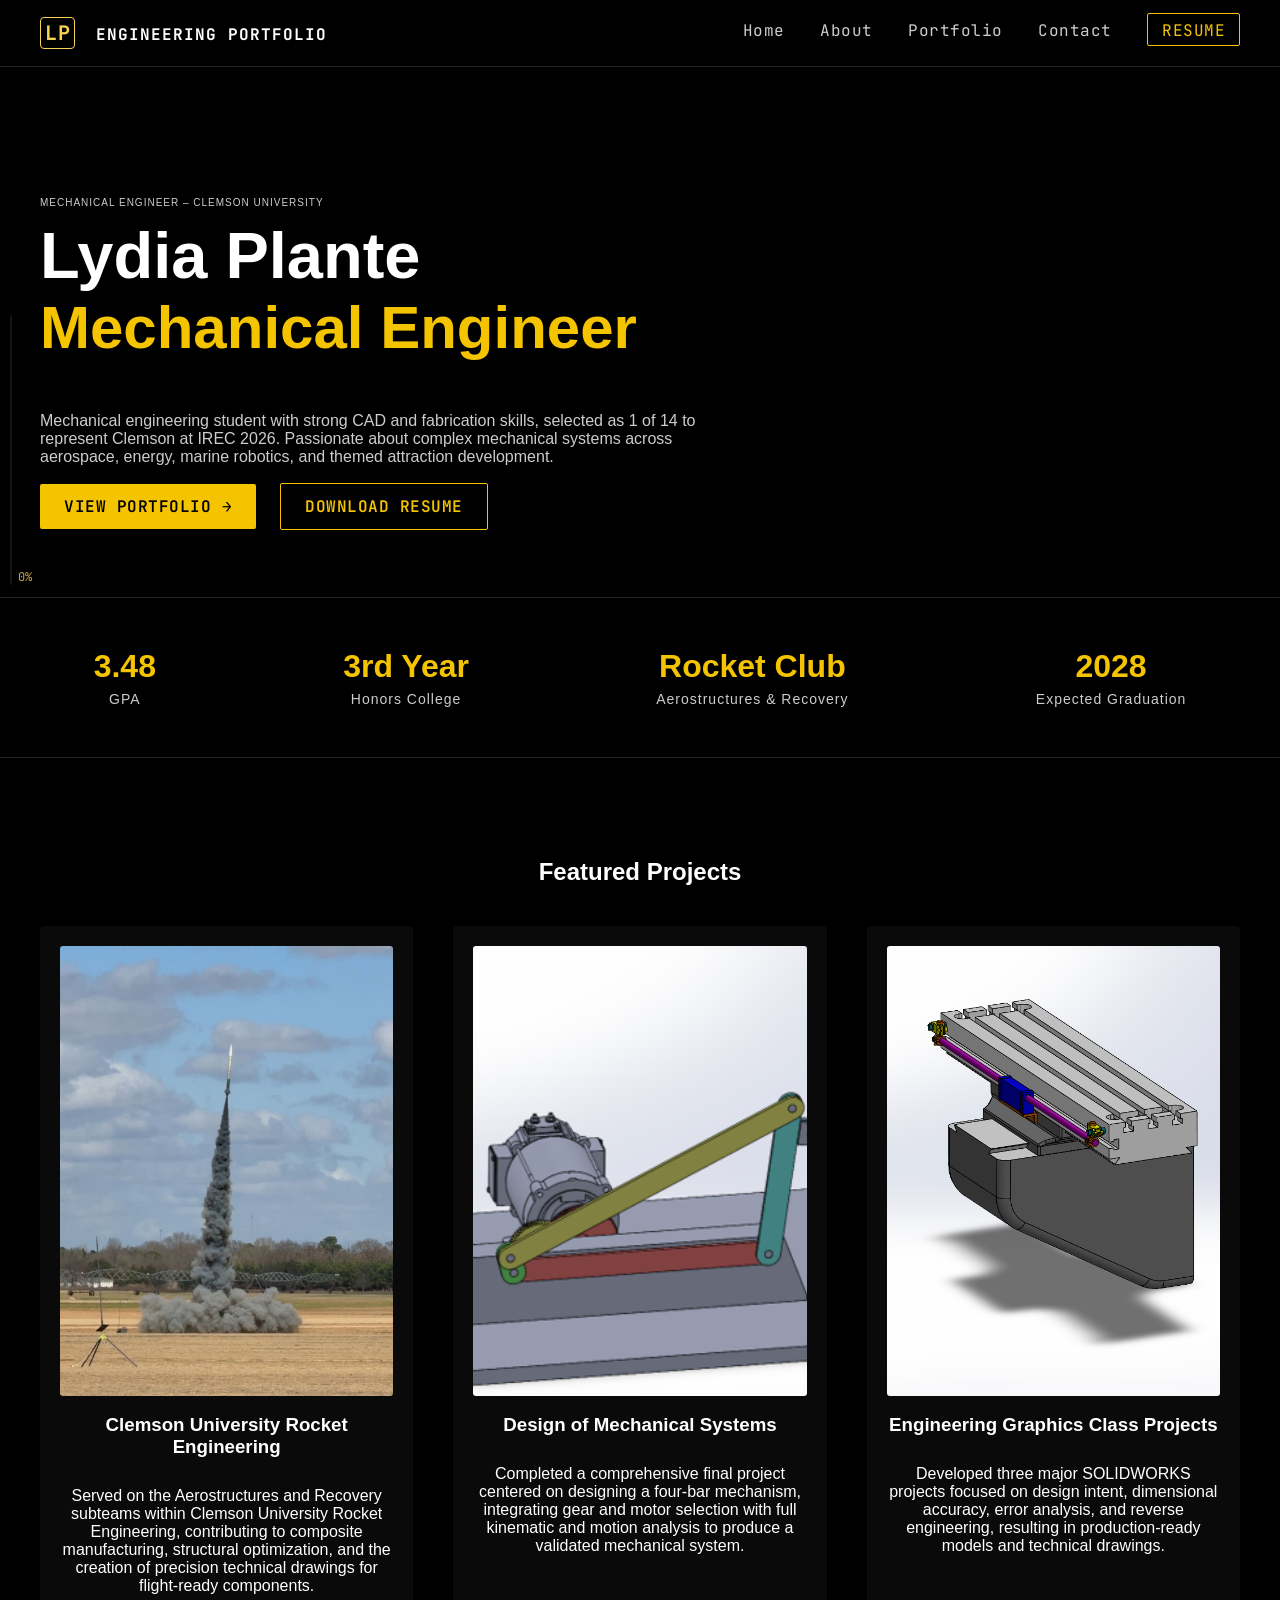
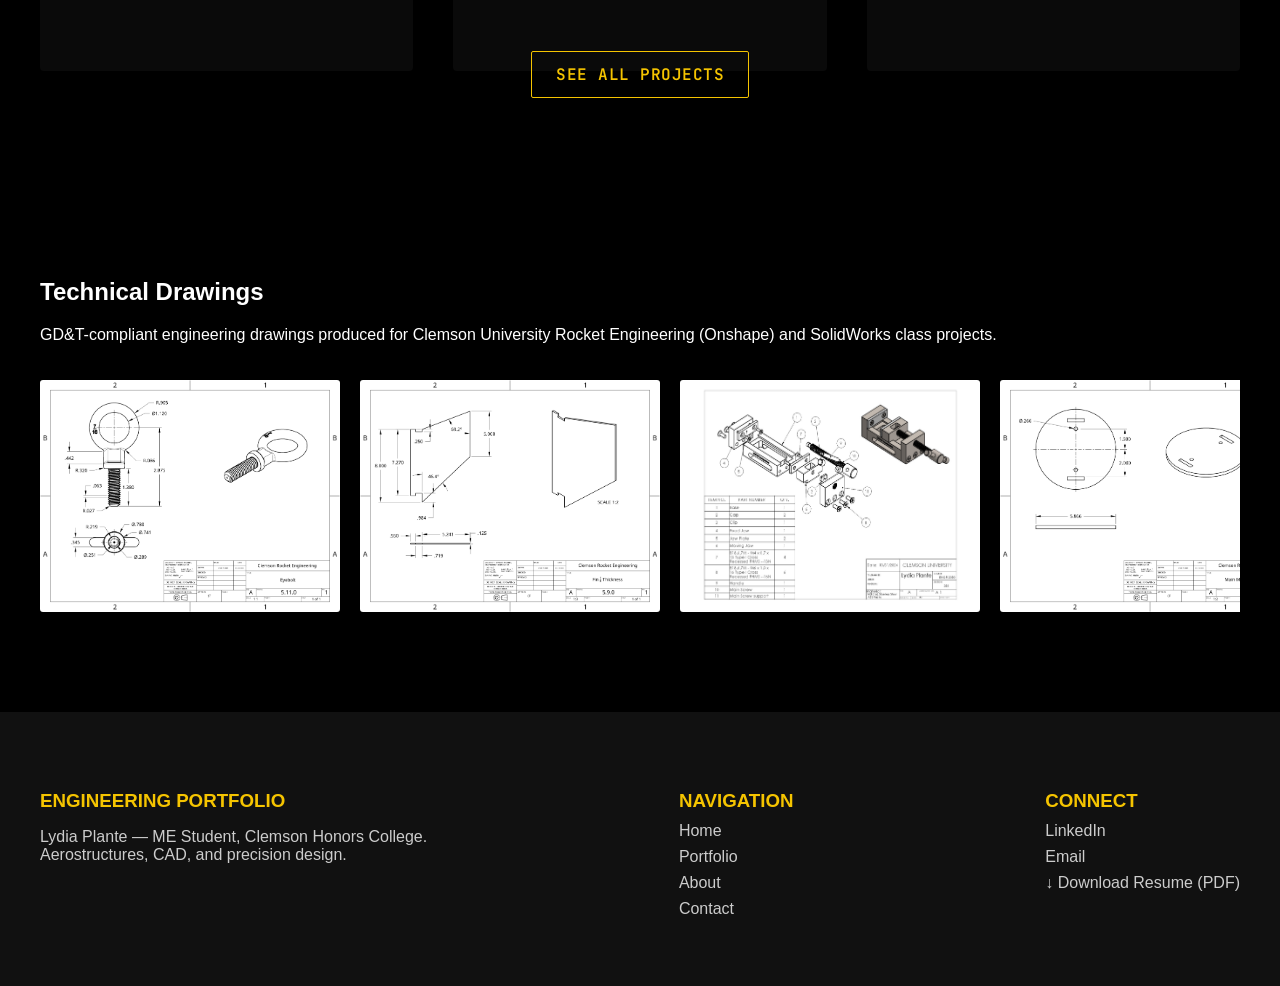
==== commit 1609a198: "Catching final image fixes" ====
--- a/index.html
+++ b/index.html
@@ -109,7 +109,7 @@
 <div class="drawing-carousel">
   <img src="Visuals/Eyebolt.png">
   <img src="Visuals/Fin 1-8 Thickness.png">
-  <img src="Visuals/lmplant-P2-assembly-drawing.jpg">
+  <img src="Visuals/lmplant-P2-assembly-drawing.JPG">
   <img src="Visuals/Main_Middle_Bulkhead.png">
   <img src="Visuals/Motor Centering Ring.png">
   <img src="Visuals/Plate BlueRaven.png">
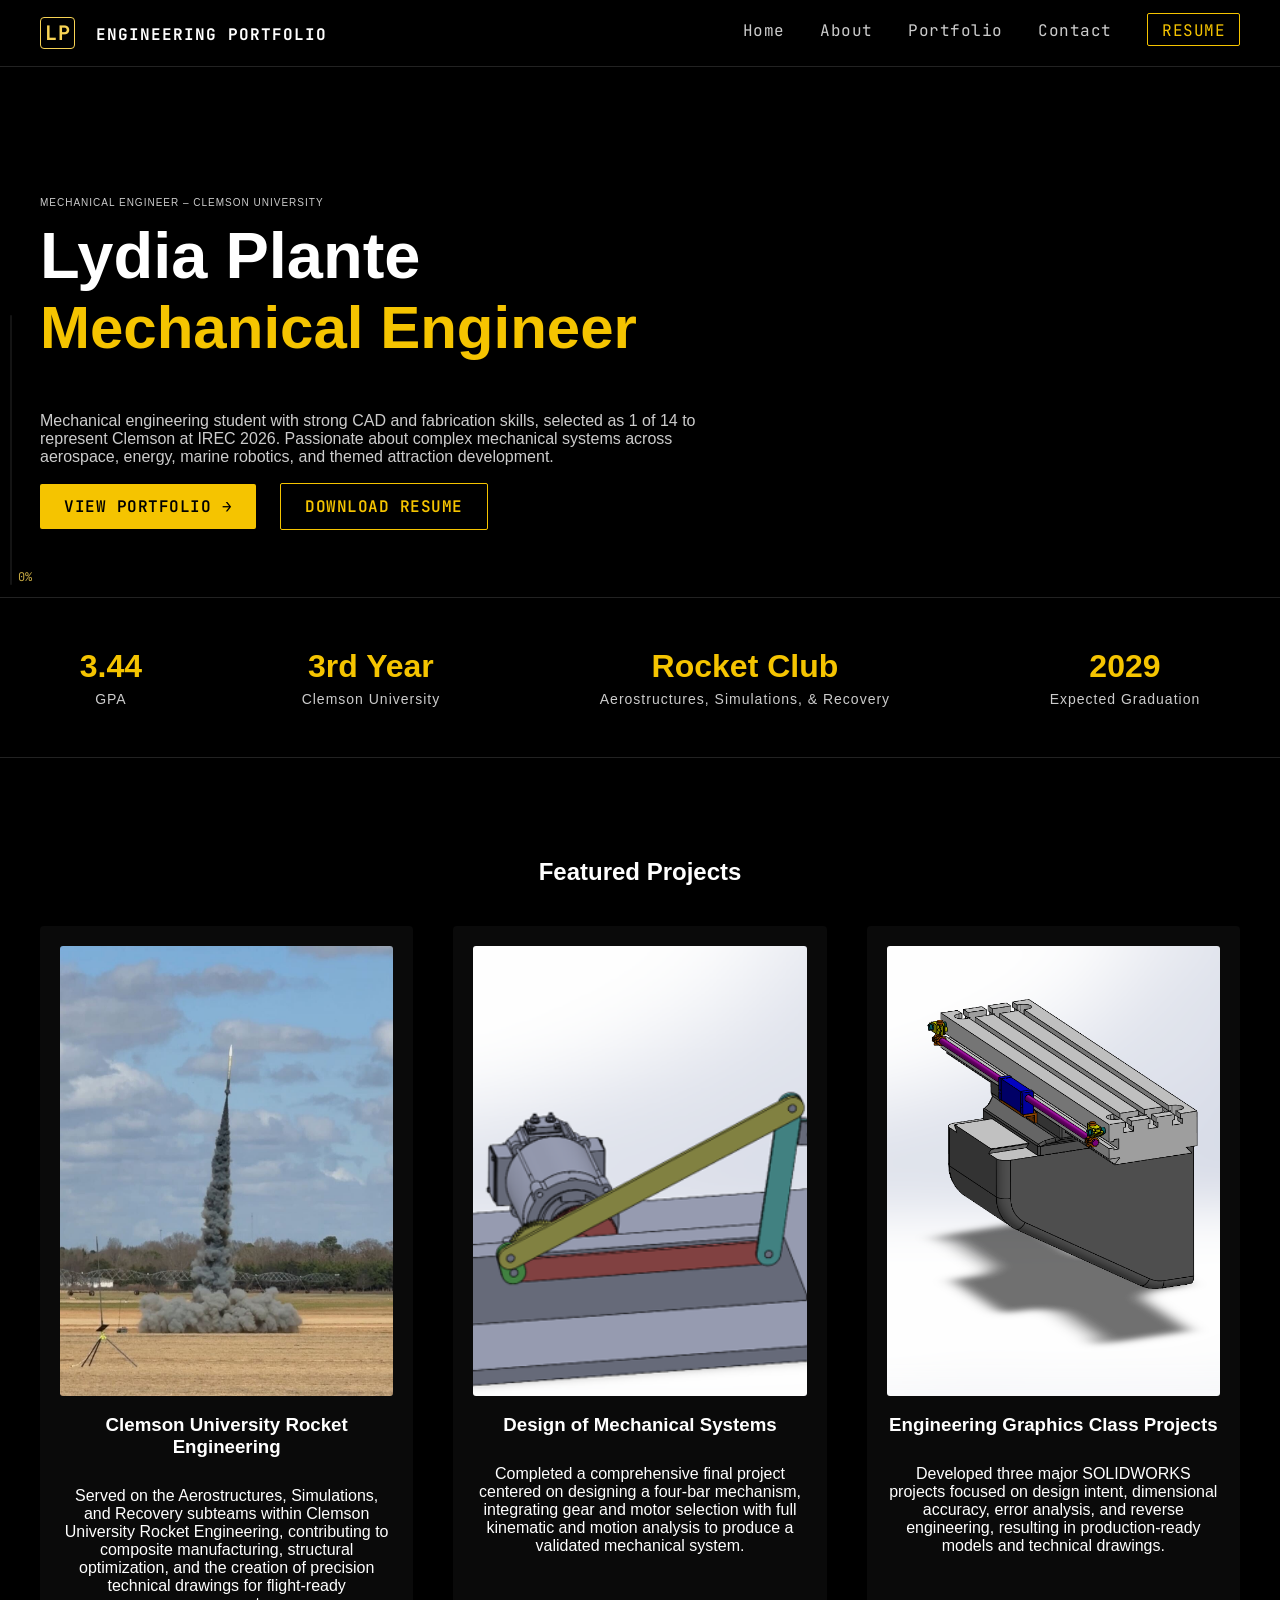
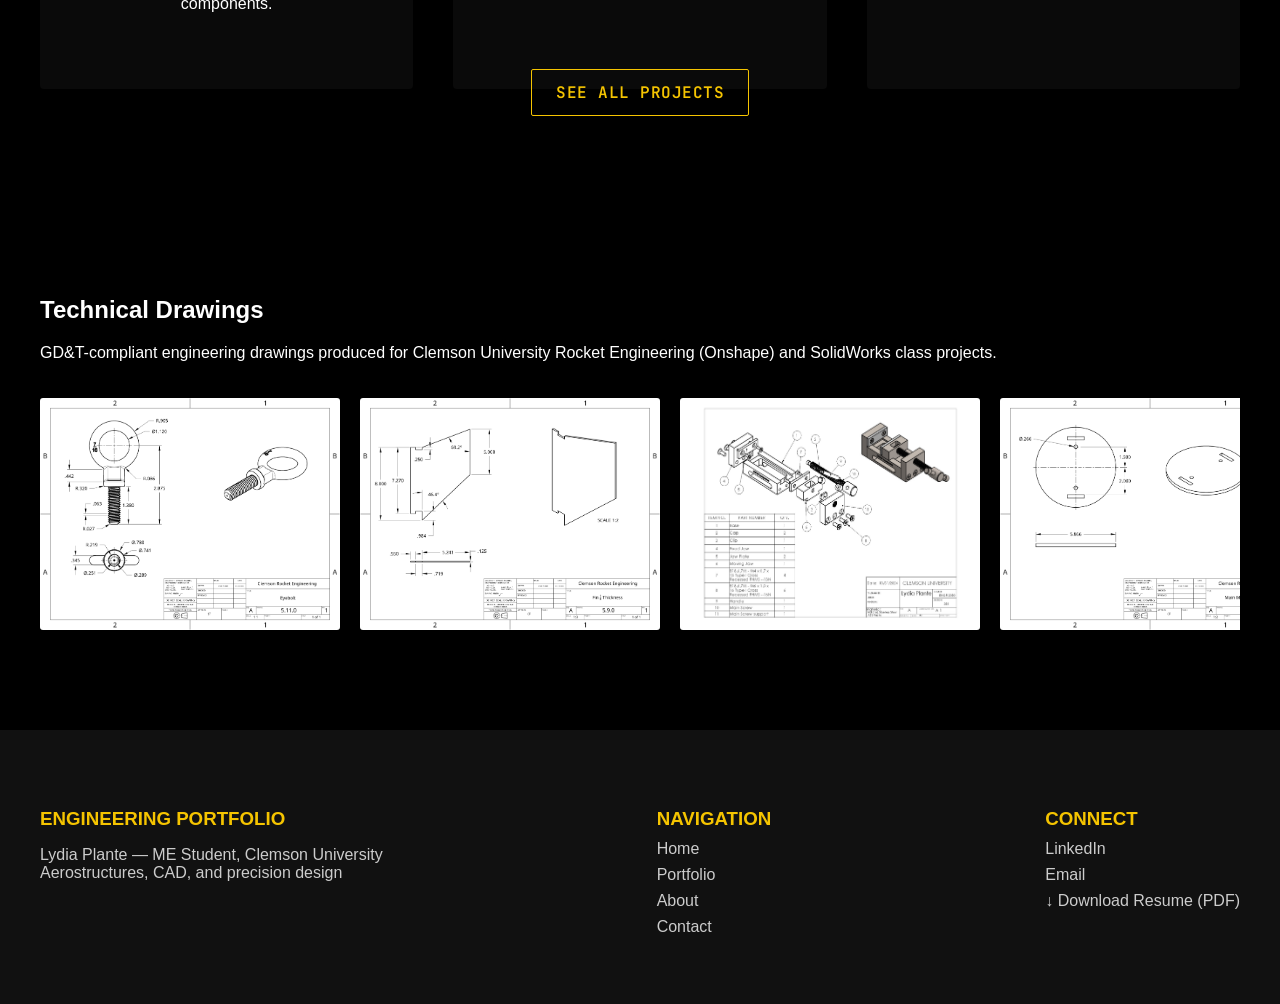
==== commit a39cd04d: "Iteration 2" ====
--- a/index.html
+++ b/index.html
@@ -1,188 +1,188 @@
-<!DOCTYPE html>
-<html lang="en">
-<head>
-  <meta charset="UTF-8">
-  <title>Lydia Plante – Engineering Portfolio</title>
-  <link href="https://fonts.googleapis.com/css2?family=JetBrains+Mono:wght@400;500;700&display=swap" rel="stylesheet">
-  <link rel="stylesheet" href="style.css">
-</head>
-
-<body>
-<div id="v-progress-container">
-  <div id="v-progress-bar"></div>
-  <div id="v-progress-label">0%</div>
-</div>
-
-
-  <!-- HEADER / NAV -->
-  <header class="nav">
-  <div class="nav-left">
-  <span class="lp-logo">LP</span> ENGINEERING PORTFOLIO
-</div>
-    <nav class="nav-right">
-  <a class="nav-link" href="index.html">Home</a>
-  <a class="nav-link" href="about.html">About</a>
-  <a class="nav-link" href="portfolio.html">Portfolio</a>
-  <a class="nav-link" href="contact.html">Contact</a>
-  <a class="resume-btn" href="LP ENGR Resume 6_23_26.pdf">RESUME</a>
-</nav>
-  </header>
-
-  <!-- HERO SECTION -->
-  <section class="hero">
-    <p class="subheading">MECHANICAL ENGINEER – CLEMSON UNIVERSITY</p>
-    <h1 class="name">Lydia Plante</h1>
-    <h2 class="title">Mechanical Engineer</h2>
-
-    <p class="description">
-      Mechanical engineering student with strong CAD and fabrication skills, selected as 1 of 14 to represent Clemson at IREC 2026. Passionate about complex mechanical systems across aerospace, energy, marine robotics, and themed attraction development.
-    </p>
-
-    <div class="hero-buttons">
-      <a class="btn-primary" href="portfolio.html">VIEW PORTFOLIO →</a>
-      <a class="btn-outline" href="LP ENGR Resume 6_23_26.pdf">DOWNLOAD RESUME</a>
-    </div>
-  </section>
-
-  <!-- STATS ROW -->
-  <section class="stats">
-  <div class="stat-item">
-    <div class="stat-value">3.48</div>
-    <div class="stat-label">GPA</div>
-  </div>
-
-  <div class="stat-item">
-    <div class="stat-value">3rd Year</div>
-    <div class="stat-label">Honors College</div>
-  </div>
-
-  <div class="stat-item">
-    <div class="stat-value">Rocket Club</div>
-    <div class="stat-label">Aerostructures & Recovery</div>
-  </div>
-
-  <div class="stat-item">
-    <div class="stat-value">2028</div>
-    <div class="stat-label">Expected Graduation</div>
-  </div>
-</section>
-
-  <!-- FEATURED PROJECTS -->
-  <section class="featured-projects" id="portfolio">
-    <h2>Featured Projects</h2>
-
-    <div class="project-grid">
-      <div class="project-card">
-        <img src="Visuals/testlaunch.jpg" alt="Rocket Engineering">
-        <h3>Clemson University Rocket Engineering</h3>
-        <p>Served on the Aerostructures and Recovery subteams within Clemson University Rocket Engineering, contributing to composite manufacturing, structural optimization, and the creation of precision technical drawings for flight‑ready components.
-        </p>
-      </div>
-
-      <div class="project-card">
-        <img src="Visuals/mechsystemhopebetter.png" alt="Design of Mechanical Systems">
-        <h3>Design of Mechanical Systems</h3>
-        <p>Completed a comprehensive final project centered on designing a four‑bar mechanism, integrating gear and motor selection with full kinematic and motion analysis to produce a validated mechanical system.
-        </p>
-      </div>
-
-      <div class="project-card">
-        <img src="Visuals/Solidworks Table.png" alt="SOLIDWORKS Class">
-        <h3>Engineering Graphics Class Projects</h3>
-        <p>Developed three major SOLIDWORKS projects focused on design intent, dimensional accuracy, error analysis, and reverse engineering, resulting in production‑ready models and technical drawings.
-        </p>
-      </div>
-    </div>
-
-    <a class="btn-outline see-all" href="portfolio.html">SEE ALL PROJECTS</a>
-
-  </section>
-
-  <!-- TECHNICAL DRAWINGS -->
-  <section class="technical-drawings">
-    <h2>Technical Drawings</h2>
-    <p>
-      GD&T-compliant engineering drawings produced for Clemson University Rocket Engineering (Onshape) and
-      SolidWorks class projects.
-    </p>
-
-<div class="drawing-carousel">
-  <img src="Visuals/Eyebolt.png">
-  <img src="Visuals/Fin 1-8 Thickness.png">
-  <img src="Visuals/lmplant-P2-assembly-drawing.JPG">
-  <img src="Visuals/Main_Middle_Bulkhead.png">
-  <img src="Visuals/Motor Centering Ring.png">
-  <img src="Visuals/Plate BlueRaven.png">
-  <img src="Visuals/flangenut.png">
-  <img src="Visuals/Plate Featherweight.png">
-</div>
-
-  </section>
-
-  <!-- FOOTER -->
-<footer class="footer">
-  <div class="footer-column">
-    <h3>ENGINEERING PORTFOLIO</h3>
-    <p>
-      Lydia Plante — ME Student, Clemson Honors College.<br>
-      Aerostructures, CAD, and precision design.
-    </p>
-  </div>
-
-  <div class="footer-column">
-    <h3>NAVIGATION</h3>
-    <a href="index.html">Home</a>
-    <a href="portfolio.html">Portfolio</a>
-    <a href="about.html">About</a>
-    <a href="contact.html">Contact</a>
-  </div>
-
-  <div class="footer-column">
-    <h3>CONNECT</h3>
-    <a href="https://www.linkedin.com/in/lydiaplante/" target="_blank">LinkedIn</a>
-    <a href="mailto:lydia.plante@gmail.com">Email</a>
-    <a href="LP ENGR Resume 6_23_26.pdf" target="_blank">↓ Download Resume (PDF)</a>
-  </div>
-</footer>
-
-<div id="scroll-top-btn">↑</div>
-
-<!-- Scroll Progress Bar Animation -->
-<script>
-  window.addEventListener("scroll", () => {
-    const scrollTop = window.scrollY;
-    const docHeight = document.body.scrollHeight - window.innerHeight;
-    const progress = scrollTop / docHeight;
-
-    const bar = document.getElementById("v-progress-bar");
-    const label = document.getElementById("v-progress-label");
-
-    const percent = Math.round(progress * 100);
-
-    bar.style.height = percent + "%";
-    label.style.bottom = percent + "%";
-    label.textContent = percent + "%";
-  });
-</script>
-
-<script>
-  const scrollBtn = document.getElementById("scroll-top-btn");
-
-  window.addEventListener("scroll", () => {
-    if (window.scrollY > 300) {
-      scrollBtn.classList.add("visible");
-    } else {
-      scrollBtn.classList.remove("visible");
-    }
-  });
-
-  scrollBtn.addEventListener("click", () => {
-    window.scrollTo({
-      top: 0,
-      behavior: "smooth"
-    });
-  });
-</script>
-
-</body>
-</html>
+<!DOCTYPE html>
+<html lang="en">
+<head>
+  <meta charset="UTF-8">
+  <title>Lydia Plante – Engineering Portfolio</title>
+  <link href="https://fonts.googleapis.com/css2?family=JetBrains+Mono:wght@400;500;700&display=swap" rel="stylesheet">
+  <link rel="stylesheet" href="style.css">
+</head>
+
+<body>
+<div id="v-progress-container">
+  <div id="v-progress-bar"></div>
+  <div id="v-progress-label">0%</div>
+</div>
+
+
+  <!-- HEADER / NAV -->
+  <header class="nav">
+  <div class="nav-left">
+  <span class="lp-logo">LP</span> ENGINEERING PORTFOLIO
+</div>
+    <nav class="nav-right">
+  <a class="nav-link" href="index.html">Home</a>
+  <a class="nav-link" href="about.html">About</a>
+  <a class="nav-link" href="portfolio.html">Portfolio</a>
+  <a class="nav-link" href="contact.html">Contact</a>
+  <a class="resume-btn" href="LP Resume 10_20_2026.pdf">RESUME</a>
+</nav>
+  </header>
+
+  <!-- HERO SECTION -->
+  <section class="hero">
+    <p class="subheading">MECHANICAL ENGINEER – CLEMSON UNIVERSITY</p>
+    <h1 class="name">Lydia Plante</h1>
+    <h2 class="title">Mechanical Engineer</h2>
+
+    <p class="description">
+      Mechanical engineering student with strong CAD and fabrication skills, selected as 1 of 14 to represent Clemson at IREC 2026. Passionate about complex mechanical systems across aerospace, energy, marine robotics, and themed attraction development.
+    </p>
+
+    <div class="hero-buttons">
+      <a class="btn-primary" href="portfolio.html">VIEW PORTFOLIO →</a>
+      <a class="btn-outline" href="LP Resume 10_20_2026.pdf">DOWNLOAD RESUME</a>
+    </div>
+  </section>
+
+  <!-- STATS ROW -->
+  <section class="stats">
+  <div class="stat-item">
+    <div class="stat-value">3.44</div>
+    <div class="stat-label">GPA</div>
+  </div>
+
+  <div class="stat-item">
+    <div class="stat-value">3rd Year</div>
+    <div class="stat-label">Clemson University</div>
+  </div>
+
+  <div class="stat-item">
+    <div class="stat-value">Rocket Club</div>
+    <div class="stat-label">Aerostructures, Simulations, & Recovery</div>
+  </div>
+
+  <div class="stat-item">
+    <div class="stat-value">2029</div>
+    <div class="stat-label">Expected Graduation</div>
+  </div>
+</section>
+
+  <!-- FEATURED PROJECTS -->
+  <section class="featured-projects" id="portfolio">
+    <h2>Featured Projects</h2>
+
+    <div class="project-grid">
+      <div class="project-card">
+        <img src="Visuals/testlaunch.jpg" alt="Rocket Engineering">
+        <h3>Clemson University Rocket Engineering</h3>
+        <p>Served on the Aerostructures, Simulations, and Recovery subteams within Clemson University Rocket Engineering, contributing to composite manufacturing, structural optimization, and the creation of precision technical drawings for flight‑ready components.
+        </p>
+      </div>
+
+      <div class="project-card">
+        <img src="Visuals/mechsystemhopebetter.png" alt="Design of Mechanical Systems">
+        <h3>Design of Mechanical Systems</h3>
+        <p>Completed a comprehensive final project centered on designing a four‑bar mechanism, integrating gear and motor selection with full kinematic and motion analysis to produce a validated mechanical system.
+        </p>
+      </div>
+
+      <div class="project-card">
+        <img src="Visuals/Solidworks Table.png" alt="SOLIDWORKS Class">
+        <h3>Engineering Graphics Class Projects</h3>
+        <p>Developed three major SOLIDWORKS projects focused on design intent, dimensional accuracy, error analysis, and reverse engineering, resulting in production‑ready models and technical drawings.
+        </p>
+      </div>
+    </div>
+
+    <a class="btn-outline see-all" href="portfolio.html">SEE ALL PROJECTS</a>
+
+  </section>
+
+  <!-- TECHNICAL DRAWINGS -->
+  <section class="technical-drawings">
+    <h2>Technical Drawings</h2>
+    <p>
+      GD&T-compliant engineering drawings produced for Clemson University Rocket Engineering (Onshape) and
+      SolidWorks class projects.
+    </p>
+
+<div class="drawing-carousel">
+  <img src="Visuals/Eyebolt.png">
+  <img src="Visuals/Fin 1-8 Thickness.png">
+  <img src="Visuals/lmplant-P2-assembly-drawing.JPG">
+  <img src="Visuals/Main_Middle_Bulkhead.png">
+  <img src="Visuals/Motor Centering Ring.png">
+  <img src="Visuals/Plate BlueRaven.png">
+  <img src="Visuals/flangenut.png">
+  <img src="Visuals/Plate Featherweight.png">
+</div>
+
+  </section>
+
+  <!-- FOOTER -->
+<footer class="footer">
+  <div class="footer-column">
+    <h3>ENGINEERING PORTFOLIO</h3>
+    <p>
+      Lydia Plante — ME Student, Clemson University<br>
+      Aerostructures, CAD, and precision design
+    </p>
+  </div>
+
+  <div class="footer-column">
+    <h3>NAVIGATION</h3>
+    <a href="index.html">Home</a>
+    <a href="portfolio.html">Portfolio</a>
+    <a href="about.html">About</a>
+    <a href="contact.html">Contact</a>
+  </div>
+
+  <div class="footer-column">
+    <h3>CONNECT</h3>
+    <a href="https://www.linkedin.com/in/lydiaplante/" target="_blank">LinkedIn</a>
+    <a href="mailto:lydia.plante@gmail.com">Email</a>
+    <a href="LP Resume 10_20_2026.pdf" target="_blank">↓ Download Resume (PDF)</a>
+  </div>
+</footer>
+
+<div id="scroll-top-btn">↑</div>
+
+<!-- Scroll Progress Bar Animation -->
+<script>
+  window.addEventListener("scroll", () => {
+    const scrollTop = window.scrollY;
+    const docHeight = document.body.scrollHeight - window.innerHeight;
+    const progress = scrollTop / docHeight;
+
+    const bar = document.getElementById("v-progress-bar");
+    const label = document.getElementById("v-progress-label");
+
+    const percent = Math.round(progress * 100);
+
+    bar.style.height = percent + "%";
+    label.style.bottom = percent + "%";
+    label.textContent = percent + "%";
+  });
+</script>
+
+<script>
+  const scrollBtn = document.getElementById("scroll-top-btn");
+
+  window.addEventListener("scroll", () => {
+    if (window.scrollY > 300) {
+      scrollBtn.classList.add("visible");
+    } else {
+      scrollBtn.classList.remove("visible");
+    }
+  });
+
+  scrollBtn.addEventListener("click", () => {
+    window.scrollTo({
+      top: 0,
+      behavior: "smooth"
+    });
+  });
+</script>
+
+</body>
+</html>
--- a/style.css
+++ b/style.css
@@ -1,1053 +1,1053 @@
-/* GLOBAL */
-body {
-  margin: 0;
-  font-family: Arial, sans-serif;
-  background: #000;
-  color: white;
-}
-
-a {
-  text-decoration: none;
-  color: white;
-}
-
-/* NAVIGATION */
-.nav {
-  display: flex;
-  justify-content: space-between;
-  padding: 20px 40px;
-  background: #000;
-  border-bottom: 1px solid #222;
-}
-
-.nav-left {
-  font-weight: bold;
-  letter-spacing: 1px;
-}
-
-.nav-right a {
-  margin-left: 25px;
-  color: #ccc;
-  position: relative;
-  padding-bottom: 4px;
-}
-
-#scroll-progress {
-  position: fixed;
-  top: 0;
-  left: 0;
-  height: 5px;
-  width: 0%;
-  background: #f7d354;
-  z-index: 9999;
-  transition: width 0.1s ease-out;
-  font-family: "Inter", sans-serif;
-}
-
-.scroll-animate {
-  opacity: 0;
-  transform: translateY(40px);
-  transition: opacity 0.6s ease-out, transform 0.6s ease-out;
-}
-
-.scroll-animate.visible {
-  opacity: 1;
-  transform: translateY(0);
-}
-
-
-/* Normal nav links (Home, About, etc.) */
-.nav-link::after {
-  content: "";
-  position: absolute;
-  left: 0;
-  bottom: 0;
-  width: 0%;
-  height: 2px;
-  background: white;
-  transition: width 0.25s ease;
-}
-
-.nav-link:hover::after {
-  width: 100%;
-}
-
-/* RESUME BUTTON */
-.resume-btn {
-  border: 1px solid #f5c400;
-  padding: 6px 14px;
-  border-radius: 2px;
-  color: #f5c400 !important;
-  transition: 0.25s ease;
-}
-
-.resume-btn:hover {
-  background: #f5c400;
-  color: black !important;
-}
-
-/* HERO */
-.hero {
-  text-align: left;
-  padding: 120px 40px 80px;
-}
-
-.subheading {
-  color: #ccc;
-  letter-spacing: 1px;
-  font-size: 10px;
-}
-
-.name {
-  font-size: 65px;
-  margin: 10px 0;
-}
-
-.title {
-  font-size: 60px;
-  color: #f5c400;
-  margin-top: -10px;
-}
-
-.description {
-  max-width: 700px;
-  color: #ccc;
-  text-align: left;
-}
-
-.hero-buttons {
-  margin-top: 30px;
-}
-
-.btn-primary {
-  background: #f5c400;
-  padding: 12px 24px;
-  border-radius: 2px;
-  color: black;
-  margin-right: 20px;
-}
-
-.btn-primary:hover {
-  background: #c09900;
-}
-
-.btn-outline {
-  border: 1px solid #f5c400;
-  padding: 12px 24px;
-  border-radius: 2px;
-  color: #f5c400;
-}
-
-.btn-outline:hover {
-  background: #f5c400;
-  color: black !important;
-}
-
-/* STATS */
-.stats {
-  display: flex;
-  justify-content: space-around;
-  padding: 50px 0;
-  background: #000;
-  border-top: 1px solid #222;
-  border-bottom: 1px solid #222;
-}
-
-.stat-item {
-  text-align: center;
-}
-
-.stat-value {
-  font-size: 32px;
-  font-weight: bold;
-  color: #f5c400;
-}
-
-.stat-label {
-  font-size: 14px;
-  color: #ccc;
-  margin-top: 6px;
-  letter-spacing: 1px;
-}
-
-/* FEATURED PROJECTS */
-.featured-projects {
-  padding: 80px 40px;
-  text-align: center;
-}
-
-.project-grid {
-  display: grid;
-  grid-template-columns: repeat(auto-fit,minmax(300px, 1fr));
-  gap: 40px;
-  margin-top: 40px;
-}
-
-.project-card {
-  display: flex;
-  flex-direction: column;
-  height: 100%;
-  background: #0a0a0a;
-  padding: 20px;
-  border-radius: 4px;
-}
-
-.project-card img {
-  width: 100%;
-  height: 450px;
-  object-fit: cover;
-  border-radius: 3px;
-}
-
-.project-card p {
-  margin-top: 10px;
-}
-
-.see-all {
-  display: inline-block;
-  margin-top: 20px;
-  border-color: #f5c400;
-  color: #f5c400;
-}
-
-.see-all:hover {
-  background: #f5c400;
-  color: black !important;
-}
-
-/* TECHNICAL DRAWINGS */
-.technical-drawings {
-  padding: 80px 40px;
-  text-align: left;
-}
-
-.drawing-carousel {
-  display: flex;
-  overflow-x: auto;
-  gap: 20px;
-  padding: 20px 0;
-  scroll-snap-type: x mandatory;
-}
-
-.drawing-carousel img {
-  width: 300px;
-  border-radius: 3px;
-  scroll-snap-align: start;
-}
-
-
-/* FOOTER */
-.footer {
-  display: flex;
-  justify-content: space-between;
-  padding: 40px;
-  background: #111;
-  color: #ccc;
-}
-
-.footer-right a {
-  display: block;
-  margin-bottom: 8px;
-  color: #ccc;
-}
-
-/* ABOUT SECTION */
-.about {
-  padding: 80px 40px;
-  max-width: 900px;
-  text-align: left;
-}
-
-.about h2 {
-  color: #f5c400;
-  font-size: 40px;
-  margin-bottom: 20px;
-  text-align: left;
-}
-
-.about p {
-  color: #ccc;
-  line-height: 1.6;
-  margin-bottom: 20px;
-  text-align: left;
-}
-
-.about-resume-btn {
-  display: inline-block;
-  margin-top: 20px;
-  padding: 12px 24px;
-  border: 1px solid #f5c400;
-  background: #f5c400;
-  color: black;
-  border-radius: 4px;
-  font-family: "Courier New", monospace;
-  letter-spacing: 1px;
-  transition: 0.25s ease;
-}
-
-.about-resume-btn:hover {
-  background: #c09900;
-  color: black;
-}
-
-/* COURSEWORK + SKILLS SECTION */
-.coursework-skills {
-  display: grid;
-  grid-template-columns: repeat(2, 1fr);
-  gap: 40px;
-  padding: 60px 40px;
-}
-
-.info-box {
-  border: 1px solid #333;
-  padding: 30px;
-  border-radius: 6px;
-  background: #0a0a0a;
-}
-
-.info-box h3 {
-  color: #f5c400;
-  margin-bottom: 20px;
-  font-size: 22px;
-  letter-spacing: 1px;
-}
-
-.info-box ul {
-  list-style: none;
-  padding: 0;
-  margin: 0;
-}
-
-.info-box li {
-  color: #ccc;
-  margin-bottom: 10px;
-  font-size: 16px;
-  display: flex;
-  gap: 10px;
-  align-items: center;
-  font-family: "JetBrains Mono", monospace;
-}
-
-.info-box li span {
-  color: #f5c400;
-  font-weight: bold;
-  width: 30px;
-  display: inline-block;
-}
-
-.two-col {
-  columns: 2;
-  -webkit-columns: 2;
-  -moz-columns: 2;
-}
-
-.two-col li {
-  break-inside: avoid;
-  padding-right: 20px;
-}
-
-/* OUTSIDE OF ENGINEERING SECTION */
-.outside-engineering {
-  padding: 60px 40px;
-}
-
-.outside-grid {
-  display: grid;
-  grid-template-columns: 2fr 1fr;
-  gap: 40px;
-  align-items: start;
-}
-
-.outside-images {
-  display: grid;
-  grid-template-columns: 1fr 1fr;
-  gap: 20px;
-}
-
-.outside-images img {
-  width: 100%;
-  height: 260px;
-  object-fit: cover;
-  border-radius: 6px;
-}
-
-.outside-text h3 {
-  color: #f5c400;
-  font-size: 26px;
-  margin-bottom: 15px;
-}
-
-.outside-text p {
-  color: #ccc;
-  line-height: 1.6;
-  font-size: 16px;
-}
-
-/* MOBILE RESPONSIVE */
-@media (max-width: 900px) {
-  .outside-grid {
-    grid-template-columns: 1fr;
-  }
-
-  .outside-images {
-    grid-template-columns: 1fr 1fr;
-  }
-}
-
-@media (max-width: 600px) {
-  .outside-images {
-    grid-template-columns: 1fr;
-  }
-}
-
-/* MOBILE RESPONSIVE */
-@media (max-width: 800px) {
-  .coursework-skills {
-    grid-template-columns: 1fr;
-  }
-}
-
-/* IMAGE GRID */
-.image-grid-section {
-  padding: 60px 40px;
-  text-align: center;
-}
-
-.image-grid {
-  display: grid;
-  grid-template-columns: repeat(4, 1fr);
-  gap: 40px;
-}
-
-.image-grid img {
-  width: 100%;
-  height: 300px;
-  object-fit: cover;
-  border-radius: 3px;
-}
-
-/* COLLABORATION CALL-TO-ACTION */
-.collab-cta {
-  padding: 80px 40px;
-}
-
-.collab-box {
-  border: 1px solid #51440d;
-  padding: 40px 50px;
-  text-align: left;
-  max-width: 1200px;
-  margin: auto;
-  width: 90%;
-  border-radius: 6px;
-  background: #1c1a12;
-}
-
-.collab-box h3 {
-  color: #f5c400;
-  font-size: 28px;
-  margin-bottom: 15px;
-}
-
-.collab-box p {
-  color: #ccc;
-  font-size: 17px;
-  margin-bottom: 25px;
-  line-height: 1.6;
-}
-
-.collab-btn {
-  display: inline-block;
-  padding: 12px 28px;
-  background: #f5c400;
-  color: black;
-  border-radius: 4px;
-  font-family: "Courier New", monospace;
-  letter-spacing: 1px;
-  transition: 0.25s ease;
-}
-
-.collab-btn:hover {
-  background: transparent;
-  color: #f5c400;
-  border: 1px solid #f5c400;
-}
-
-/* FOOTER */
-.footer {
-  display: flex;
-  justify-content: space-between;
-  padding: 60px 40px;
-  background: #111;
-  color: #ccc;
-}
-
-.footer-column h3 {
-  color: #f5c400;
-  margin-bottom: 10px;
-}
-
-.footer-column a {
-  display: block;
-  color: #ccc;
-  margin-bottom: 8px;
-  transition: 0.2s;
-}
-
-.footer-column a:hover {
-  color: #f5c400;
-}
-
-/* CONTACT PAGE */
-.contact-section {
-  padding: 80px 40px;
-  display: grid;
-  grid-template-columns: 1.2fr 1fr;
-  gap: 60px;
-  align-items: start;
-}
-
-.contact-left h2 {
-  color: #f5c400;
-  font-size: 36px;
-  margin-bottom: 10px;
-}
-
-.contact-left p {
-  color: #ccc;
-  margin-bottom: 30px;
-  line-height: 1.6;
-}
-
-.contact-form {
-  display: flex;
-  flex-direction: column;
-  gap: 15px;
-}
-
-.contact-form label {
-  color: #f5c400;
-  font-size: 14px;
-  letter-spacing: 1px;
-}
-
-.contact-form input,
-.contact-form textarea {
-  background: #111;
-  border: 1px solid #333;
-  padding: 12px;
-  color: #ccc;
-  border-radius: 4px;
-  font-size: 15px;
-  font-family: "JetBrains Mono", monospace;
-}
-
-.contact-form textarea {
-  height: 140px;
-  resize: vertical;
-}
-
-.contact-btn {
-  margin-top: 10px;
-  padding: 12px 24px;
-  background: #f5c400;
-  color: black;
-  border-radius: 4px;
-  font-family: "Courier New", monospace;
-  letter-spacing: 1px;
-  transition: 0.25s ease;
-  border: none;
-  cursor: pointer;
-}
-
-.contact-btn:hover {
-  background: transparent;
-  color: #f5c400;
-  border: 1px solid #f5c400;
-}
-
-.contact-right img {
-  width: 520px;
-  height: 700px;
-  border-radius: 3px;
-  object-fit: cover;
-}
-
-/* RESPONSIVE */
-@media (max-width: 900px) {
-  .contact-section {
-    grid-template-columns: 1fr;
-  }
-}
-
-/* PROJECTS LANDING */
-.projects-landing {
-  padding: 80px 40px;
-  text-align: left;
-}
-
-.projects-landing h1 {
-  color: #f5c400;
-  font-size: 42px;
-  margin-bottom: 10px;
-  text-align: left;
-}
-
-.projects-subtext {
-  color: #ccc;
-  max-width: 700px;
-  margin: 20px auto 50px 0;
-  line-height: 1.6;
-  text-align: left;
-}
-
-/* GRID */
-.projects-grid {
-  display: grid;
-  grid-template-columns: repeat(auto-fit, minmax(350px, 1fr));
-  gap: 40px;
-}
-
-/* PROJECT TILE */
-.project-tile {
-  position: relative;
-  overflow: hidden;
-  border-radius: 8px;
-  display: block;
-}
-
-.project-tile img {
-  width: 100%;
-  max-width: 450px;
-  height: 500px;
-  object-fit: cover;
-  filter: brightness(60%);
-  transition: 0.3s ease;
-}
-
-/* OVERLAY TEXT */
-.project-overlay {
-  position: absolute;
-  bottom: 0;
-  left: 0;
-  width: 100%;
-  padding: 20px;
-  background: linear-gradient(to top, rgba(0,0,0,0.7), transparent);
-  color: white;
-  transition: 0.3s ease;
-}
-
-.project-overlay h3 {
-  margin: 0;
-  font-size: 22px;
-  color: #f5c400;
-}
-
-.project-overlay p {
-  margin: 5px 0 0 0;
-  color: #ccc;
-}
-
-/* HOVER EFFECT */
-.project-tile:hover img {
-  filter: brightness(100%);
-}
-
-.project-tile:hover .project-overlay {
-  opacity: 0;
-}
-
-/* IN PROGRESS PAGE */
-.in-progress {
-  padding: 120px 40px;
-  text-align: center;
-  max-width: 800px;
-  margin: auto;
-}
-
-.in-progress h1 {
-  color: #f5c400;
-  font-size: 42px;
-  margin-bottom: 20px;
-}
-
-.in-progress p {
-  color: #ccc;
-  font-size: 18px;
-  line-height: 1.6;
-  margin-bottom: 40px;
-}
-
-.back-btn {
-  display: inline-block;
-  padding: 12px 24px;
-  background: #f5c400;
-  color: black;
-  border-radius: 4px;
-  font-family: "Courier New", monospace;
-  letter-spacing: 1px;
-  transition: 0.25s ease;
-}
-
-.back-btn:hover {
-  background: transparent;
-  color: #f5c400;
-  border: 1px solid #f5c400;
-}
-
-/* PROJECT PAGE HEADER */
-.project-header {
-  text-align: center;
-  padding: 60px 40px 20px 40px;
-}
-
-.project-header h1 {
-  color: #f5c400;
-  font-size: 40px;   /* larger title */
-  font-weight: 700;
-  letter-spacing: 1px;
-  text-align: left;
-  margin: 0;
-}
-
-/* HERO */
-.project-hero img {
-  width: 100%;
-  height: 450px;
-  object-fit: cover;
-}
-
-/* CONTENT */
-.project-content {
-  padding: 60px 40px;
-  max-width: 900px;
-  margin: auto;
-}
-
-.project-content h1 {
-  color: #f5c400;
-  font-size: 40px;
-  margin-bottom: 30px;
-}
-
-.project-section {
-  margin-bottom: 30px;
-}
-
-.project-section h3 {
-  color: #f5c400;
-  margin-bottom: 10px;
-}
-
-.project-section p {
-  color: #ccc;
-  line-height: 1.6;
-}
-
-.report-btn {
-  display: inline-block;
-  margin: 20px 0 40px 0;
-  padding: 10px 20px;
-  border: 1px solid #f5c400;
-  color: #f5c400;
-  border-radius: 4px;
-  transition: 0.25s ease;
-}
-
-.report-btn:hover {
-  background: #f5c400;
-  color: black;
-}
-
-/* TOOLS & MATERIALS */
-.project-lists {
-  display: grid;
-  grid-template-columns: 1fr 1fr;
-  gap: 40px;
-  margin-top: 40px;
-}
-
-.project-lists h3 {
-  color: #f5c400;
-  margin-bottom: 10px;
-}
-
-.project-lists ul {
-  list-style: none;
-  padding: 0;
-}
-
-.project-lists li {
-  color: #ccc;
-  margin-bottom: 8px;
-}
-
-/* GALLERY */
-.project-gallery {
-  padding: 60px 40px;
-  display: grid;
-  grid-template-columns: repeat(auto-fit, minmax(280px, 1fr));
-  gap: 20px;
-}
-
-.project-gallery img {
-  width: 100%;
-  height: 260px;
-  object-fit: cover;
-  border-radius: 6px;
-}
-
-/* BACK BUTTON */
-.back-container {
-  text-align: center;
-  padding-bottom: 60px;
-}
-
-.back-btn {
-  display: inline-block;
-  padding: 12px 24px;
-  background: #f5c400;
-  color: black;
-  border-radius: 4px;
-  font-family: "Courier New", monospace;
-  letter-spacing: 1px;
-  transition: 0.25s ease;
-}
-
-.back-btn:hover {
-  background: transparent;
-  color: #f5c400;
-  border: 1px solid #f5c400;
-}
-/* SPLIT LAYOUT */
-.project-split {
-  display: grid;
-  grid-template-columns: 1.1fr 1fr;
-  gap: 50px;
-  padding: 20px 40px;
-  align-items: start;
-}
-
-.project-split-left img {
-  width: 100%;
-  height: auto;
-  border-radius: 6px;
-  object-fit: cover;
-}
-
-.project-split-right h1 {
-  color: #f5c400;
-  font-size: 36px;
-  margin-bottom: 25px;
-}
-
-.project-split-right .project-section {
-  margin-bottom: 25px;
-}
-
-.project-split-right h3 {
-  color: #f5c400;
-  margin-bottom: 8px;
-}
-
-.project-split-right p {
-  color: #ccc;
-  line-height: 1.6;
-}
-
-/* REPORT LINK */
-.report-link {
-  color: #f5c400;
-  font-size: 16px;
-  font-weight: 500;
-  text-decoration: none;
-  display: inline-block;
-  margin: 10px 0 30px 0;
-  transition: 0.25s ease;
-}
-
-.report-link:hover {
-  color: #fff;
-  text-decoration: underline;
-}
-
-.full-width {
-  width: 100%;
-  max-width: 100%;
-}
-
-.bottom-row {
-  display: flex;
-  flex-direction: row;
-  justify-content: space-between;
-  align-items: stretch;
-  width: 100% !important;
-  max-width: none !important;
-  gap: 30px;
-  grid-column: 1 / -1; /* span full width */
-}
-
-.bottom-box {
-  flex: 1 1 0;
-  width: 100%;
-  background: #111;
-  padding: 20px;
-  border-radius: 8px;
-  border: 1px solid #333;
-  justify-content: flex-start;
-}
-
-.bottom-box h4 {
-  color: #f7d354;
-  margin-bottom: 8px;
-}
-
-.bottom-box p {
-  margin: 0;
-}
-
-
-.integration-image {
-  width: 100%;
-  text-align: center;
-  margin: 40px 0;
-}
-
-.integration-image img {
-  width: 100%;
-  height: auto;
-  display: block;
-  border-radius: 6px;
-}
-
-.integration-image p {
-  margin-top: 0px;
-  font-size: 16px;
-  color: #ccc;
-}
-
-
-/* RESPONSIVE */
-@media (max-width: 900px) {
-  .project-split {
-    grid-template-columns: 1fr;
-  }
-}
-
-/* Scroll Progress */
-/* Vertical Progress Bar Container */
-#v-progress-container {
-  position: fixed;
-  top: 50%;
-  left: 10px;
-  transform: translateY(-50%);
-  width: 2px;
-  height: 30vh;
-  background: rgba(255, 255, 255, 0.08);
-  border-radius: 2px;
-  z-index: 9999;
-}
-
-/* The actual progress bar */
-#v-progress-bar {
-  position: absolute;
-  bottom: 0;
-  width: 100%;
-  height: 0%;
-  background: #f7d354;
-  border-radius: 2px;
-  transition: height 0.1s ease-out;
-}
-
-/* Percentage label */
-#v-progress-label {
-  position: absolute;
-  right: -20px;
-  bottom: 0;
-  font-size: 12px;
-  font-family: "JetBrains Mono", "Fira Code", monospace;
-  color: #f7d354;
-  opacity: 0.8;
-  transition: bottom 0.1s ease-out;
-}
-
-#scroll-top-btn {
-  position: fixed;
-  bottom: 40px;
-  left: 40px; /* left side to balance your vertical progress bar */
-  width: 38px;
-  height: 38px;
-  background: #f7d354;
-  color: #111;
-  border-radius: 50%;
-  display: flex;
-  justify-content: center;
-  align-items: center;
-  font-size: 20px;
-  font-weight: bold;
-  cursor: pointer;
-  opacity: 0;
-  pointer-events: none;
-  transition: opacity 0.25s ease-out, transform 0.25s ease-out;
-  z-index: 1000000;
-}
-
-#scroll-top-btn.visible {
-  opacity: 1;
-  pointer-events: auto;
-  transform: translateY(0);
-}
-
-#scroll-top-btn:hover {
-  transform: scale(1.1);
-}
-
-.lp-logo {
-  font-family: "Courier New", monospace;
-  font-weight: bold;
-  font-size: 20px;
-  color: #f7d354;
-  letter-spacing: 1px;
-  margin-right: 10px;
-  padding: 2px 4px;
-  border: 1px solid #f7d354;
-  border-radius: 4px;
-}
-
-
-/* NAVIGATION + BUTTON TYPOGRAPHY UPDATE */
-.nav,
-.nav a,
-.nav-link,
-.resume-btn,
-.btn-primary,
-.btn-outline,
-.about-resume-btn,
-.collab-btn,
-.contact-btn,
-.back-btn,
-.report-btn,
-.see-all,
-.lp-logo {
-font-family: "JetBrains Mono", monospace !important;
-  letter-spacing: 0.5px;
-}
-
-/* Optional: Make nav links slightly lighter for that clean UI feel */
-.nav-right a {
-  font-weight: 400;
-}
-
-/* Resume button + outline buttons should feel bold */
-.resume-btn,
-.btn-outline,
-.btn-primary,
-.collab-btn,
-.contact-btn,
-.back-btn,
-.about-resume-btn,
-.report-btn {
-  font-weight: 600;
-}
-
-
-
+/* GLOBAL */
+body {
+  margin: 0;
+  font-family: Arial, sans-serif;
+  background: #000;
+  color: white;
+}
+
+a {
+  text-decoration: none;
+  color: white;
+}
+
+/* NAVIGATION */
+.nav {
+  display: flex;
+  justify-content: space-between;
+  padding: 20px 40px;
+  background: #000;
+  border-bottom: 1px solid #222;
+}
+
+.nav-left {
+  font-weight: bold;
+  letter-spacing: 1px;
+}
+
+.nav-right a {
+  margin-left: 25px;
+  color: #ccc;
+  position: relative;
+  padding-bottom: 4px;
+}
+
+#scroll-progress {
+  position: fixed;
+  top: 0;
+  left: 0;
+  height: 5px;
+  width: 0%;
+  background: #f7d354;
+  z-index: 9999;
+  transition: width 0.1s ease-out;
+  font-family: "Inter", sans-serif;
+}
+
+.scroll-animate {
+  opacity: 0;
+  transform: translateY(40px);
+  transition: opacity 0.6s ease-out, transform 0.6s ease-out;
+}
+
+.scroll-animate.visible {
+  opacity: 1;
+  transform: translateY(0);
+}
+
+
+/* Normal nav links (Home, About, etc.) */
+.nav-link::after {
+  content: "";
+  position: absolute;
+  left: 0;
+  bottom: 0;
+  width: 0%;
+  height: 2px;
+  background: white;
+  transition: width 0.25s ease;
+}
+
+.nav-link:hover::after {
+  width: 100%;
+}
+
+/* RESUME BUTTON */
+.resume-btn {
+  border: 1px solid #f5c400;
+  padding: 6px 14px;
+  border-radius: 2px;
+  color: #f5c400 !important;
+  transition: 0.25s ease;
+}
+
+.resume-btn:hover {
+  background: #f5c400;
+  color: black !important;
+}
+
+/* HERO */
+.hero {
+  text-align: left;
+  padding: 120px 40px 80px;
+}
+
+.subheading {
+  color: #ccc;
+  letter-spacing: 1px;
+  font-size: 10px;
+}
+
+.name {
+  font-size: 65px;
+  margin: 10px 0;
+}
+
+.title {
+  font-size: 60px;
+  color: #f5c400;
+  margin-top: -10px;
+}
+
+.description {
+  max-width: 700px;
+  color: #ccc;
+  text-align: left;
+}
+
+.hero-buttons {
+  margin-top: 30px;
+}
+
+.btn-primary {
+  background: #f5c400;
+  padding: 12px 24px;
+  border-radius: 2px;
+  color: black;
+  margin-right: 20px;
+}
+
+.btn-primary:hover {
+  background: #c09900;
+}
+
+.btn-outline {
+  border: 1px solid #f5c400;
+  padding: 12px 24px;
+  border-radius: 2px;
+  color: #f5c400;
+}
+
+.btn-outline:hover {
+  background: #f5c400;
+  color: black !important;
+}
+
+/* STATS */
+.stats {
+  display: flex;
+  justify-content: space-around;
+  padding: 50px 0;
+  background: #000;
+  border-top: 1px solid #222;
+  border-bottom: 1px solid #222;
+}
+
+.stat-item {
+  text-align: center;
+}
+
+.stat-value {
+  font-size: 32px;
+  font-weight: bold;
+  color: #f5c400;
+}
+
+.stat-label {
+  font-size: 14px;
+  color: #ccc;
+  margin-top: 6px;
+  letter-spacing: 1px;
+}
+
+/* FEATURED PROJECTS */
+.featured-projects {
+  padding: 80px 40px;
+  text-align: center;
+}
+
+.project-grid {
+  display: grid;
+  grid-template-columns: repeat(auto-fit,minmax(300px, 1fr));
+  gap: 40px;
+  margin-top: 40px;
+}
+
+.project-card {
+  display: flex;
+  flex-direction: column;
+  height: 100%;
+  background: #0a0a0a;
+  padding: 20px;
+  border-radius: 4px;
+}
+
+.project-card img {
+  width: 100%;
+  height: 450px;
+  object-fit: cover;
+  border-radius: 3px;
+}
+
+.project-card p {
+  margin-top: 10px;
+}
+
+.see-all {
+  display: inline-block;
+  margin-top: 20px;
+  border-color: #f5c400;
+  color: #f5c400;
+}
+
+.see-all:hover {
+  background: #f5c400;
+  color: black !important;
+}
+
+/* TECHNICAL DRAWINGS */
+.technical-drawings {
+  padding: 80px 40px;
+  text-align: left;
+}
+
+.drawing-carousel {
+  display: flex;
+  overflow-x: auto;
+  gap: 20px;
+  padding: 20px 0;
+  scroll-snap-type: x mandatory;
+}
+
+.drawing-carousel img {
+  width: 300px;
+  border-radius: 3px;
+  scroll-snap-align: start;
+}
+
+
+/* FOOTER */
+.footer {
+  display: flex;
+  justify-content: space-between;
+  padding: 40px;
+  background: #111;
+  color: #ccc;
+}
+
+.footer-right a {
+  display: block;
+  margin-bottom: 8px;
+  color: #ccc;
+}
+
+/* ABOUT SECTION */
+.about {
+  padding: 80px 40px;
+  max-width: 900px;
+  text-align: left;
+}
+
+.about h2 {
+  color: #f5c400;
+  font-size: 40px;
+  margin-bottom: 20px;
+  text-align: left;
+}
+
+.about p {
+  color: #ccc;
+  line-height: 1.6;
+  margin-bottom: 20px;
+  text-align: left;
+}
+
+.about-resume-btn {
+  display: inline-block;
+  margin-top: 20px;
+  padding: 12px 24px;
+  border: 1px solid #f5c400;
+  background: #f5c400;
+  color: black;
+  border-radius: 4px;
+  font-family: "Courier New", monospace;
+  letter-spacing: 1px;
+  transition: 0.25s ease;
+}
+
+.about-resume-btn:hover {
+  background: #c09900;
+  color: black;
+}
+
+/* COURSEWORK + SKILLS SECTION */
+.coursework-skills {
+  display: grid;
+  grid-template-columns: repeat(2, 1fr);
+  gap: 40px;
+  padding: 60px 40px;
+}
+
+.info-box {
+  border: 1px solid #333;
+  padding: 30px;
+  border-radius: 6px;
+  background: #0a0a0a;
+}
+
+.info-box h3 {
+  color: #f5c400;
+  margin-bottom: 20px;
+  font-size: 22px;
+  letter-spacing: 1px;
+}
+
+.info-box ul {
+  list-style: none;
+  padding: 0;
+  margin: 0;
+}
+
+.info-box li {
+  color: #ccc;
+  margin-bottom: 10px;
+  font-size: 16px;
+  display: flex;
+  gap: 10px;
+  align-items: center;
+  font-family: "JetBrains Mono", monospace;
+}
+
+.info-box li span {
+  color: #f5c400;
+  font-weight: bold;
+  width: 30px;
+  display: inline-block;
+}
+
+.two-col {
+  columns: 2;
+  -webkit-columns: 2;
+  -moz-columns: 2;
+}
+
+.two-col li {
+  break-inside: avoid;
+  padding-right: 20px;
+}
+
+/* OUTSIDE OF ENGINEERING SECTION */
+.outside-engineering {
+  padding: 60px 40px;
+}
+
+.outside-grid {
+  display: grid;
+  grid-template-columns: 2fr 1fr;
+  gap: 40px;
+  align-items: start;
+}
+
+.outside-images {
+  display: grid;
+  grid-template-columns: 1fr 1fr;
+  gap: 20px;
+}
+
+.outside-images img {
+  width: 100%;
+  height: 260px;
+  object-fit: cover;
+  border-radius: 6px;
+}
+
+.outside-text h3 {
+  color: #f5c400;
+  font-size: 26px;
+  margin-bottom: 15px;
+}
+
+.outside-text p {
+  color: #ccc;
+  line-height: 1.6;
+  font-size: 16px;
+}
+
+/* MOBILE RESPONSIVE */
+@media (max-width: 900px) {
+  .outside-grid {
+    grid-template-columns: 1fr;
+  }
+
+  .outside-images {
+    grid-template-columns: 1fr 1fr;
+  }
+}
+
+@media (max-width: 600px) {
+  .outside-images {
+    grid-template-columns: 1fr;
+  }
+}
+
+/* MOBILE RESPONSIVE */
+@media (max-width: 800px) {
+  .coursework-skills {
+    grid-template-columns: 1fr;
+  }
+}
+
+/* IMAGE GRID */
+.image-grid-section {
+  padding: 60px 40px;
+  text-align: center;
+}
+
+.image-grid {
+  display: grid;
+  grid-template-columns: repeat(4, 1fr);
+  gap: 40px;
+}
+
+.image-grid img {
+  width: 100%;
+  height: 300px;
+  object-fit: cover;
+  border-radius: 3px;
+}
+
+/* COLLABORATION CALL-TO-ACTION */
+.collab-cta {
+  padding: 80px 40px;
+}
+
+.collab-box {
+  border: 1px solid #51440d;
+  padding: 40px 50px;
+  text-align: left;
+  max-width: 1200px;
+  margin: auto;
+  width: 90%;
+  border-radius: 6px;
+  background: #1c1a12;
+}
+
+.collab-box h3 {
+  color: #f5c400;
+  font-size: 28px;
+  margin-bottom: 15px;
+}
+
+.collab-box p {
+  color: #ccc;
+  font-size: 17px;
+  margin-bottom: 25px;
+  line-height: 1.6;
+}
+
+.collab-btn {
+  display: inline-block;
+  padding: 12px 28px;
+  background: #f5c400;
+  color: black;
+  border-radius: 4px;
+  font-family: "Courier New", monospace;
+  letter-spacing: 1px;
+  transition: 0.25s ease;
+}
+
+.collab-btn:hover {
+  background: transparent;
+  color: #f5c400;
+  border: 1px solid #f5c400;
+}
+
+/* FOOTER */
+.footer {
+  display: flex;
+  justify-content: space-between;
+  padding: 60px 40px;
+  background: #111;
+  color: #ccc;
+}
+
+.footer-column h3 {
+  color: #f5c400;
+  margin-bottom: 10px;
+}
+
+.footer-column a {
+  display: block;
+  color: #ccc;
+  margin-bottom: 8px;
+  transition: 0.2s;
+}
+
+.footer-column a:hover {
+  color: #f5c400;
+}
+
+/* CONTACT PAGE */
+.contact-section {
+  padding: 80px 40px;
+  display: grid;
+  grid-template-columns: 1.2fr 1fr;
+  gap: 60px;
+  align-items: start;
+}
+
+.contact-left h2 {
+  color: #f5c400;
+  font-size: 36px;
+  margin-bottom: 10px;
+}
+
+.contact-left p {
+  color: #ccc;
+  margin-bottom: 30px;
+  line-height: 1.6;
+}
+
+.contact-form {
+  display: flex;
+  flex-direction: column;
+  gap: 15px;
+}
+
+.contact-form label {
+  color: #f5c400;
+  font-size: 14px;
+  letter-spacing: 1px;
+}
+
+.contact-form input,
+.contact-form textarea {
+  background: #111;
+  border: 1px solid #333;
+  padding: 12px;
+  color: #ccc;
+  border-radius: 4px;
+  font-size: 15px;
+  font-family: "JetBrains Mono", monospace;
+}
+
+.contact-form textarea {
+  height: 140px;
+  resize: vertical;
+}
+
+.contact-btn {
+  margin-top: 10px;
+  padding: 12px 24px;
+  background: #f5c400;
+  color: black;
+  border-radius: 4px;
+  font-family: "Courier New", monospace;
+  letter-spacing: 1px;
+  transition: 0.25s ease;
+  border: none;
+  cursor: pointer;
+}
+
+.contact-btn:hover {
+  background: transparent;
+  color: #f5c400;
+  border: 1px solid #f5c400;
+}
+
+.contact-right img {
+  width: 520px;
+  height: 700px;
+  border-radius: 3px;
+  object-fit: cover;
+}
+
+/* RESPONSIVE */
+@media (max-width: 900px) {
+  .contact-section {
+    grid-template-columns: 1fr;
+  }
+}
+
+/* PROJECTS LANDING */
+.projects-landing {
+  padding: 80px 40px;
+  text-align: left;
+}
+
+.projects-landing h1 {
+  color: #f5c400;
+  font-size: 42px;
+  margin-bottom: 10px;
+  text-align: left;
+}
+
+.projects-subtext {
+  color: #ccc;
+  max-width: 700px;
+  margin: 20px auto 50px 0;
+  line-height: 1.6;
+  text-align: left;
+}
+
+/* GRID */
+.projects-grid {
+  display: grid;
+  grid-template-columns: repeat(auto-fit, minmax(350px, 1fr));
+  gap: 40px;
+}
+
+/* PROJECT TILE */
+.project-tile {
+  position: relative;
+  overflow: hidden;
+  border-radius: 8px;
+  display: block;
+}
+
+.project-tile img {
+  width: 100%;
+  max-width: 450px;
+  height: 500px;
+  object-fit: cover;
+  filter: brightness(60%);
+  transition: 0.3s ease;
+}
+
+/* OVERLAY TEXT */
+.project-overlay {
+  position: absolute;
+  bottom: 0;
+  left: 0;
+  width: 100%;
+  padding: 20px;
+  background: linear-gradient(to top, rgba(0,0,0,0.7), transparent);
+  color: white;
+  transition: 0.3s ease;
+}
+
+.project-overlay h3 {
+  margin: 0;
+  font-size: 22px;
+  color: #f5c400;
+}
+
+.project-overlay p {
+  margin: 5px 0 0 0;
+  color: #ccc;
+}
+
+/* HOVER EFFECT */
+.project-tile:hover img {
+  filter: brightness(100%);
+}
+
+.project-tile:hover .project-overlay {
+  opacity: 0;
+}
+
+/* IN PROGRESS PAGE */
+.in-progress {
+  padding: 120px 40px;
+  text-align: center;
+  max-width: 800px;
+  margin: auto;
+}
+
+.in-progress h1 {
+  color: #f5c400;
+  font-size: 42px;
+  margin-bottom: 20px;
+}
+
+.in-progress p {
+  color: #ccc;
+  font-size: 18px;
+  line-height: 1.6;
+  margin-bottom: 40px;
+}
+
+.back-btn {
+  display: inline-block;
+  padding: 12px 24px;
+  background: #f5c400;
+  color: black;
+  border-radius: 4px;
+  font-family: "Courier New", monospace;
+  letter-spacing: 1px;
+  transition: 0.25s ease;
+}
+
+.back-btn:hover {
+  background: transparent;
+  color: #f5c400;
+  border: 1px solid #f5c400;
+}
+
+/* PROJECT PAGE HEADER */
+.project-header {
+  text-align: center;
+  padding: 60px 40px 20px 40px;
+}
+
+.project-header h1 {
+  color: #f5c400;
+  font-size: 40px;   /* larger title */
+  font-weight: 700;
+  letter-spacing: 1px;
+  text-align: left;
+  margin: 0;
+}
+
+/* HERO */
+.project-hero img {
+  width: 100%;
+  height: 450px;
+  object-fit: cover;
+}
+
+/* CONTENT */
+.project-content {
+  padding: 60px 40px;
+  max-width: 900px;
+  margin: auto;
+}
+
+.project-content h1 {
+  color: #f5c400;
+  font-size: 40px;
+  margin-bottom: 30px;
+}
+
+.project-section {
+  margin-bottom: 30px;
+}
+
+.project-section h3 {
+  color: #f5c400;
+  margin-bottom: 10px;
+}
+
+.project-section p {
+  color: #ccc;
+  line-height: 1.6;
+}
+
+.report-btn {
+  display: inline-block;
+  margin: 20px 0 40px 0;
+  padding: 10px 20px;
+  border: 1px solid #f5c400;
+  color: #f5c400;
+  border-radius: 4px;
+  transition: 0.25s ease;
+}
+
+.report-btn:hover {
+  background: #f5c400;
+  color: black;
+}
+
+/* TOOLS & MATERIALS */
+.project-lists {
+  display: grid;
+  grid-template-columns: 1fr 1fr;
+  gap: 40px;
+  margin-top: 40px;
+}
+
+.project-lists h3 {
+  color: #f5c400;
+  margin-bottom: 10px;
+}
+
+.project-lists ul {
+  list-style: none;
+  padding: 0;
+}
+
+.project-lists li {
+  color: #ccc;
+  margin-bottom: 8px;
+}
+
+/* GALLERY */
+.project-gallery {
+  padding: 60px 40px;
+  display: grid;
+  grid-template-columns: repeat(auto-fit, minmax(280px, 1fr));
+  gap: 20px;
+}
+
+.project-gallery img {
+  width: 100%;
+  height: 260px;
+  object-fit: cover;
+  border-radius: 6px;
+}
+
+/* BACK BUTTON */
+.back-container {
+  text-align: center;
+  padding-bottom: 60px;
+}
+
+.back-btn {
+  display: inline-block;
+  padding: 12px 24px;
+  background: #f5c400;
+  color: black;
+  border-radius: 4px;
+  font-family: "Courier New", monospace;
+  letter-spacing: 1px;
+  transition: 0.25s ease;
+}
+
+.back-btn:hover {
+  background: transparent;
+  color: #f5c400;
+  border: 1px solid #f5c400;
+}
+/* SPLIT LAYOUT */
+.project-split {
+  display: grid;
+  grid-template-columns: 1.1fr 1fr;
+  gap: 50px;
+  padding: 20px 40px;
+  align-items: start;
+}
+
+.project-split-left img {
+  width: 100%;
+  height: auto;
+  border-radius: 6px;
+  object-fit: cover;
+}
+
+.project-split-right h1 {
+  color: #f5c400;
+  font-size: 36px;
+  margin-bottom: 25px;
+}
+
+.project-split-right .project-section {
+  margin-bottom: 25px;
+}
+
+.project-split-right h3 {
+  color: #f5c400;
+  margin-bottom: 8px;
+}
+
+.project-split-right p {
+  color: #ccc;
+  line-height: 1.6;
+}
+
+/* REPORT LINK */
+.report-link {
+  color: #f5c400;
+  font-size: 16px;
+  font-weight: 500;
+  text-decoration: none;
+  display: inline-block;
+  margin: 10px 0 30px 0;
+  transition: 0.25s ease;
+}
+
+.report-link:hover {
+  color: #fff;
+  text-decoration: underline;
+}
+
+.full-width {
+  width: 100%;
+  max-width: 100%;
+}
+
+.bottom-row {
+  display: flex;
+  flex-direction: row;
+  justify-content: space-between;
+  align-items: stretch;
+  width: 100% !important;
+  max-width: none !important;
+  gap: 30px;
+  grid-column: 1 / -1; /* span full width */
+}
+
+.bottom-box {
+  flex: 1 1 0;
+  width: 100%;
+  background: #111;
+  padding: 20px;
+  border-radius: 8px;
+  border: 1px solid #333;
+  justify-content: flex-start;
+}
+
+.bottom-box h4 {
+  color: #f7d354;
+  margin-bottom: 8px;
+}
+
+.bottom-box p {
+  margin: 0;
+}
+
+
+.integration-image {
+  width: 100%;
+  text-align: center;
+  margin: 40px 0;
+}
+
+.integration-image img {
+  width: 100%;
+  height: auto;
+  display: block;
+  border-radius: 6px;
+}
+
+.integration-image p {
+  margin-top: 0px;
+  font-size: 16px;
+  color: #ccc;
+}
+
+
+/* RESPONSIVE */
+@media (max-width: 900px) {
+  .project-split {
+    grid-template-columns: 1fr;
+  }
+}
+
+/* Scroll Progress */
+/* Vertical Progress Bar Container */
+#v-progress-container {
+  position: fixed;
+  top: 50%;
+  left: 10px;
+  transform: translateY(-50%);
+  width: 2px;
+  height: 30vh;
+  background: rgba(255, 255, 255, 0.08);
+  border-radius: 2px;
+  z-index: 9999;
+}
+
+/* The actual progress bar */
+#v-progress-bar {
+  position: absolute;
+  bottom: 0;
+  width: 100%;
+  height: 0%;
+  background: #f7d354;
+  border-radius: 2px;
+  transition: height 0.1s ease-out;
+}
+
+/* Percentage label */
+#v-progress-label {
+  position: absolute;
+  right: -20px;
+  bottom: 0;
+  font-size: 12px;
+  font-family: "JetBrains Mono", "Fira Code", monospace;
+  color: #f7d354;
+  opacity: 0.8;
+  transition: bottom 0.1s ease-out;
+}
+
+#scroll-top-btn {
+  position: fixed;
+  bottom: 40px;
+  left: 40px; /* left side to balance your vertical progress bar */
+  width: 38px;
+  height: 38px;
+  background: #f7d354;
+  color: #111;
+  border-radius: 50%;
+  display: flex;
+  justify-content: center;
+  align-items: center;
+  font-size: 20px;
+  font-weight: bold;
+  cursor: pointer;
+  opacity: 0;
+  pointer-events: none;
+  transition: opacity 0.25s ease-out, transform 0.25s ease-out;
+  z-index: 1000000;
+}
+
+#scroll-top-btn.visible {
+  opacity: 1;
+  pointer-events: auto;
+  transform: translateY(0);
+}
+
+#scroll-top-btn:hover {
+  transform: scale(1.1);
+}
+
+.lp-logo {
+  font-family: "Courier New", monospace;
+  font-weight: bold;
+  font-size: 20px;
+  color: #f7d354;
+  letter-spacing: 1px;
+  margin-right: 10px;
+  padding: 2px 4px;
+  border: 1px solid #f7d354;
+  border-radius: 4px;
+}
+
+
+/* NAVIGATION + BUTTON TYPOGRAPHY UPDATE */
+.nav,
+.nav a,
+.nav-link,
+.resume-btn,
+.btn-primary,
+.btn-outline,
+.about-resume-btn,
+.collab-btn,
+.contact-btn,
+.back-btn,
+.report-btn,
+.see-all,
+.lp-logo {
+font-family: "JetBrains Mono", monospace !important;
+  letter-spacing: 0.5px;
+}
+
+/* Optional: Make nav links slightly lighter for that clean UI feel */
+.nav-right a {
+  font-weight: 400;
+}
+
+/* Resume button + outline buttons should feel bold */
+.resume-btn,
+.btn-outline,
+.btn-primary,
+.collab-btn,
+.contact-btn,
+.back-btn,
+.about-resume-btn,
+.report-btn {
+  font-weight: 600;
+}
+
+
+
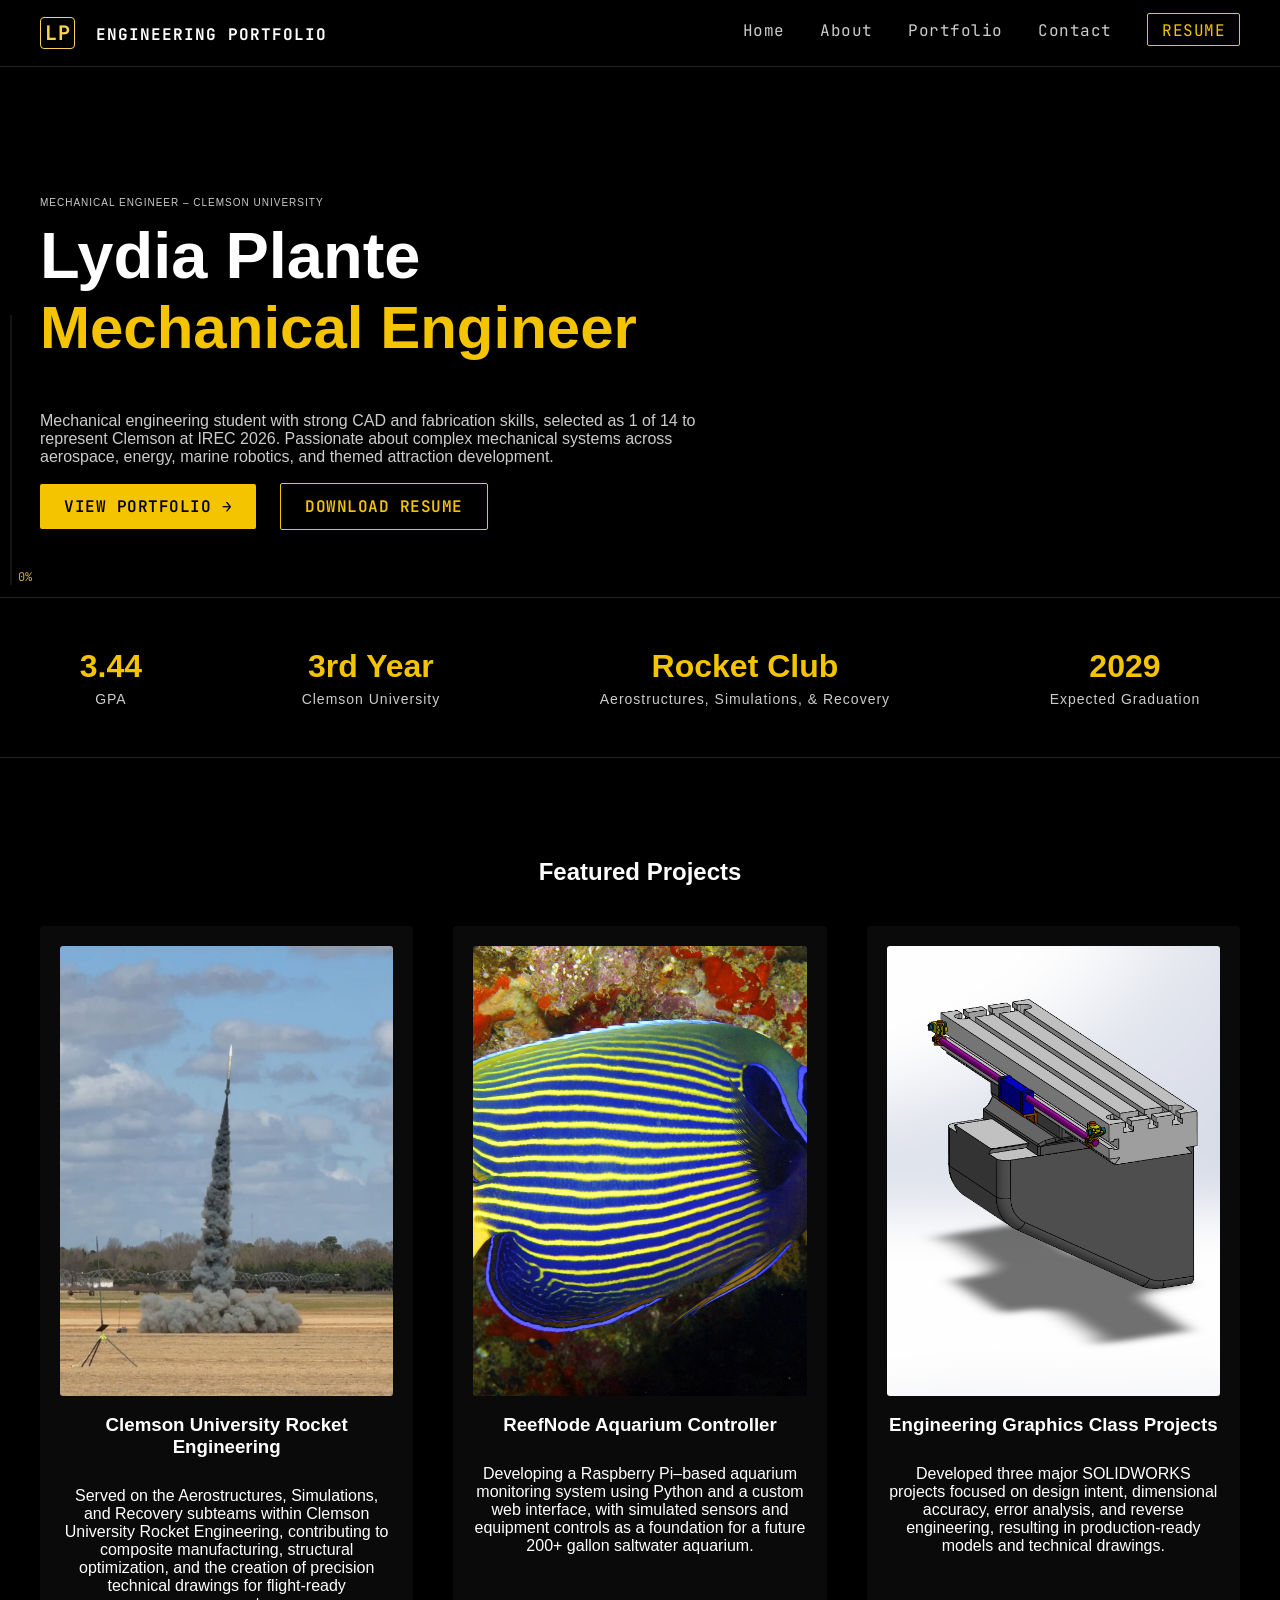
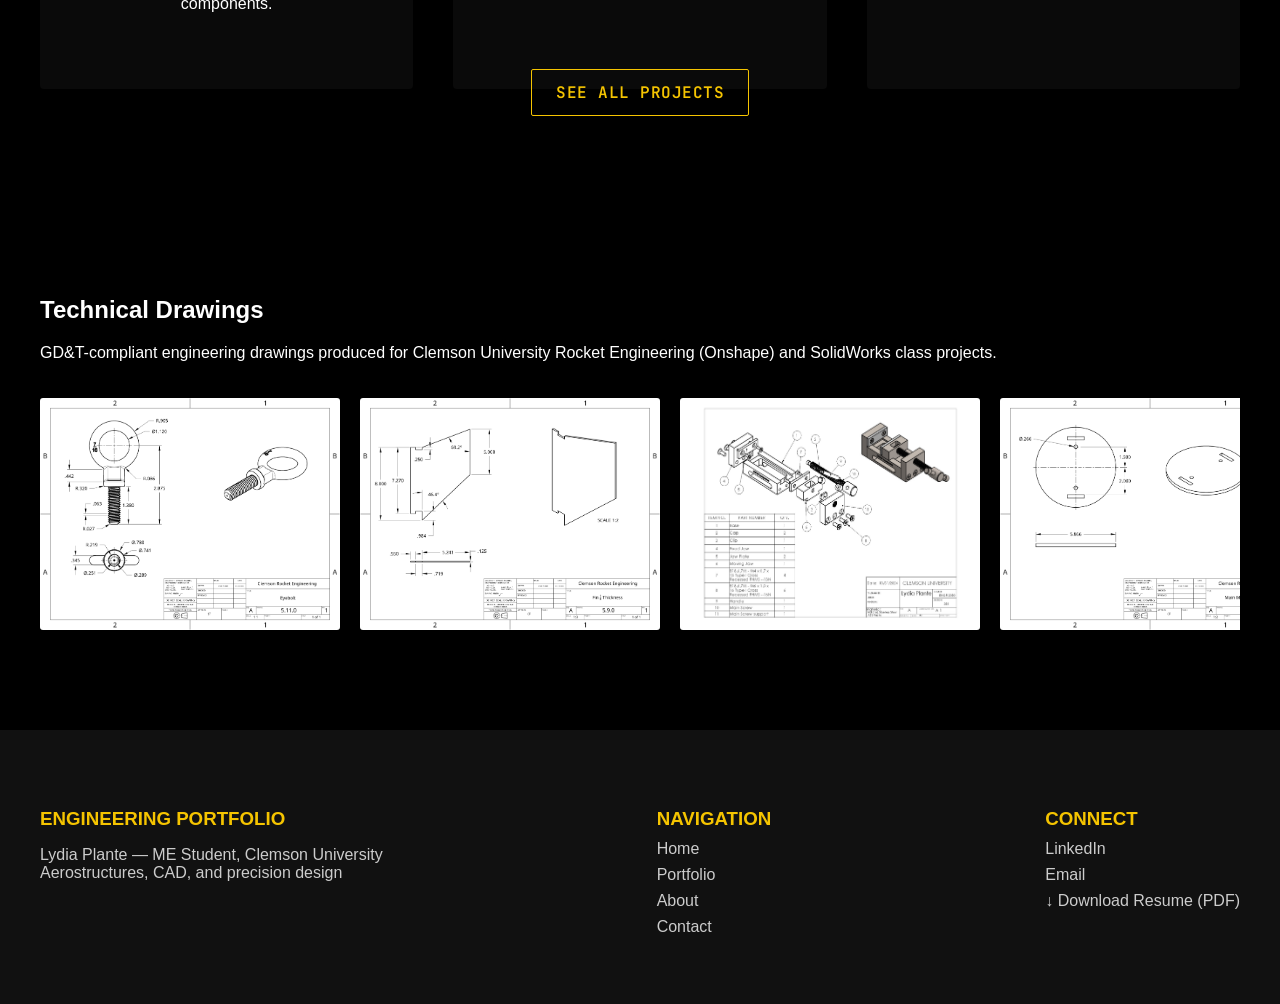
==== commit b388e77f: "Iteration 2.1" ====
--- a/index.html
+++ b/index.html
@@ -80,9 +80,9 @@
       </div>
 
       <div class="project-card">
-        <img src="Visuals/mechsystemhopebetter.png" alt="Design of Mechanical Systems">
-        <h3>Design of Mechanical Systems</h3>
-        <p>Completed a comprehensive final project centered on designing a four‑bar mechanism, integrating gear and motor selection with full kinematic and motion analysis to produce a validated mechanical system.
+        <img src="Visuals/emperor_angelfish.jpg" alt="Emperor Angelfish">
+        <h3>ReefNode Aquarium Controller</h3>
+        <p>Developing a Raspberry Pi–based aquarium monitoring system using Python and a custom web interface, with simulated sensors and equipment controls as a foundation for a future 200+ gallon saltwater aquarium.
         </p>
       </div>
 
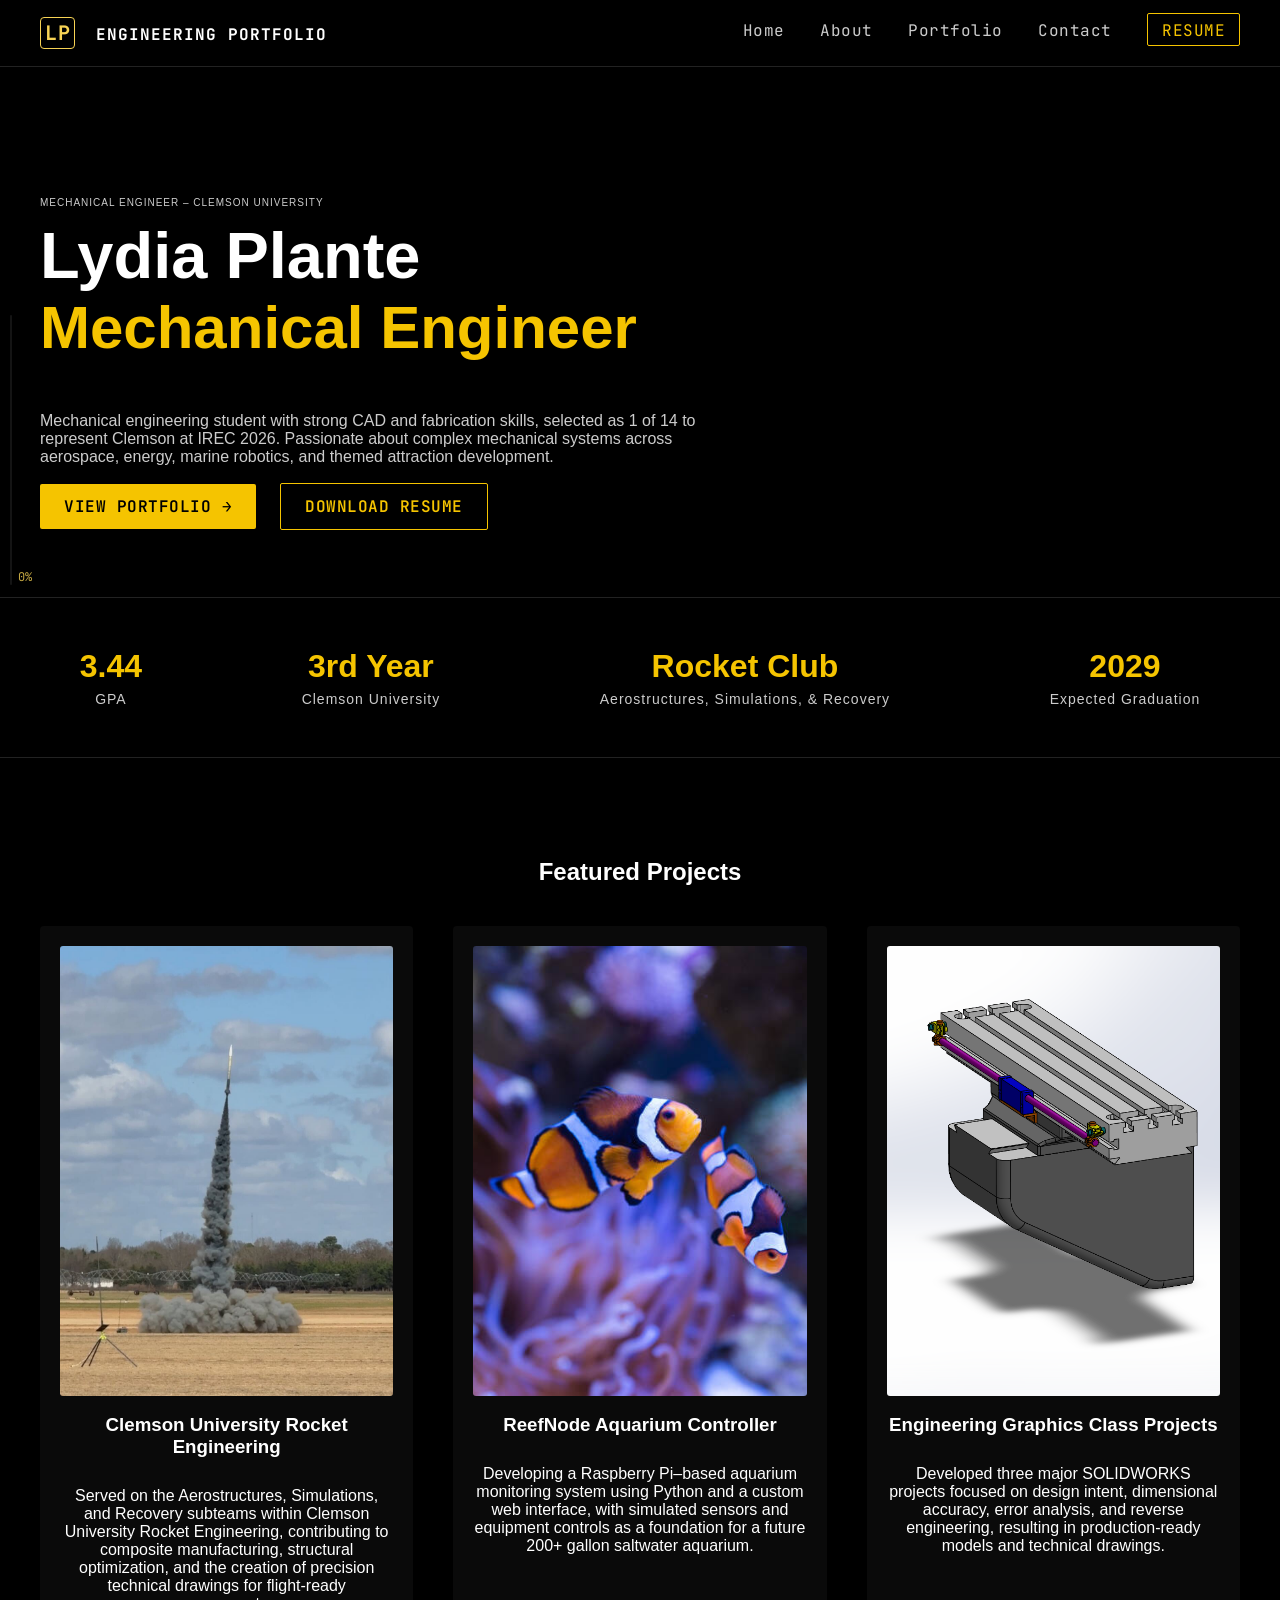
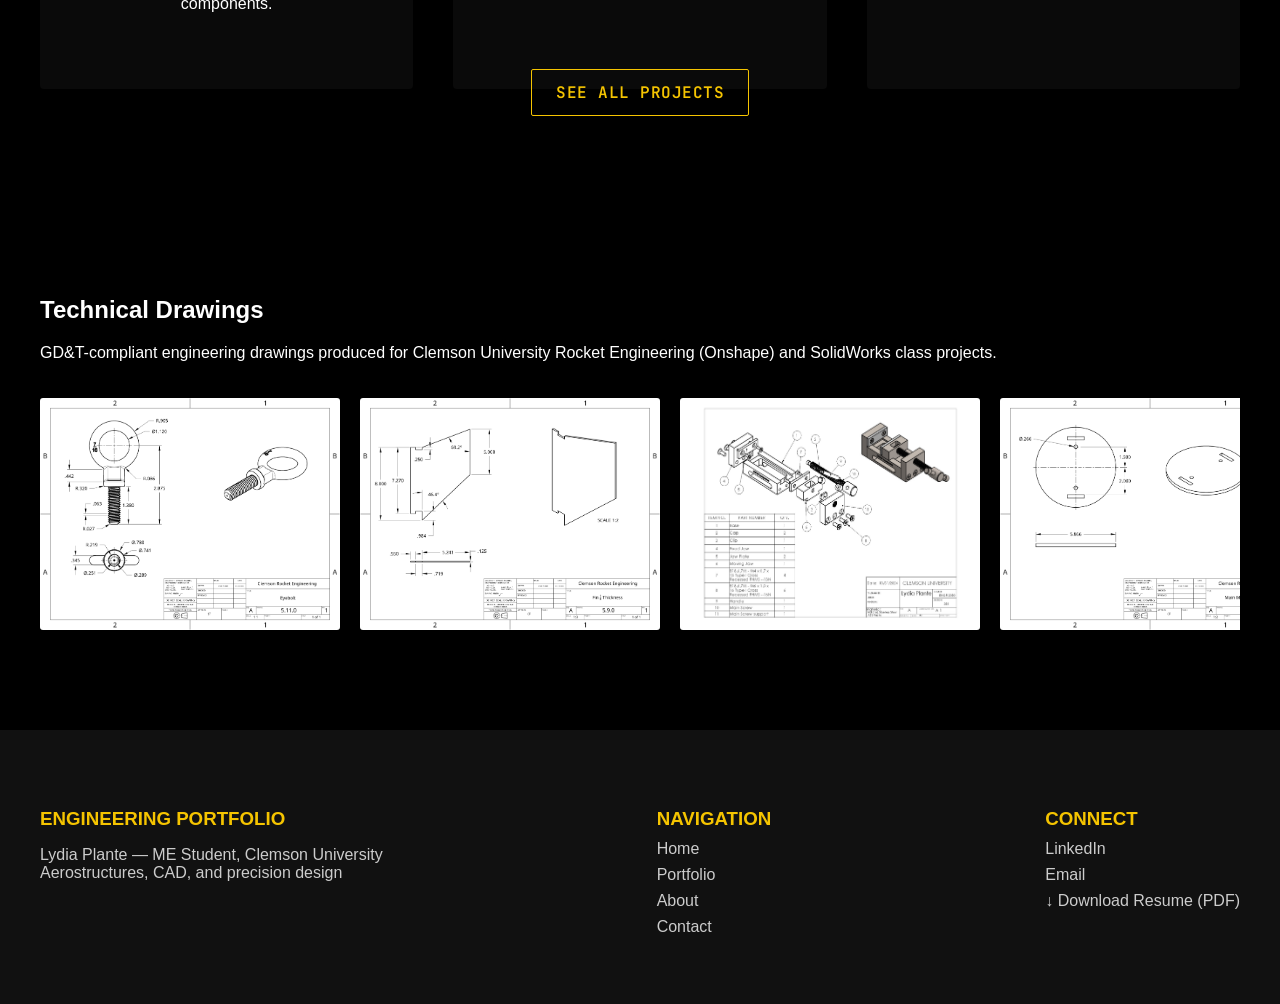
==== commit b8ddb260: "Iteration 2.1" ====
--- a/index.html
+++ b/index.html
@@ -80,7 +80,7 @@
       </div>
 
       <div class="project-card">
-        <img src="Visuals/emperor_angelfish.jpg" alt="Emperor Angelfish">
+        <img src="Visuals/clown-fish.jpg" alt="Emperor Angelfish">
         <h3>ReefNode Aquarium Controller</h3>
         <p>Developing a Raspberry Pi–based aquarium monitoring system using Python and a custom web interface, with simulated sensors and equipment controls as a foundation for a future 200+ gallon saltwater aquarium.
         </p>
